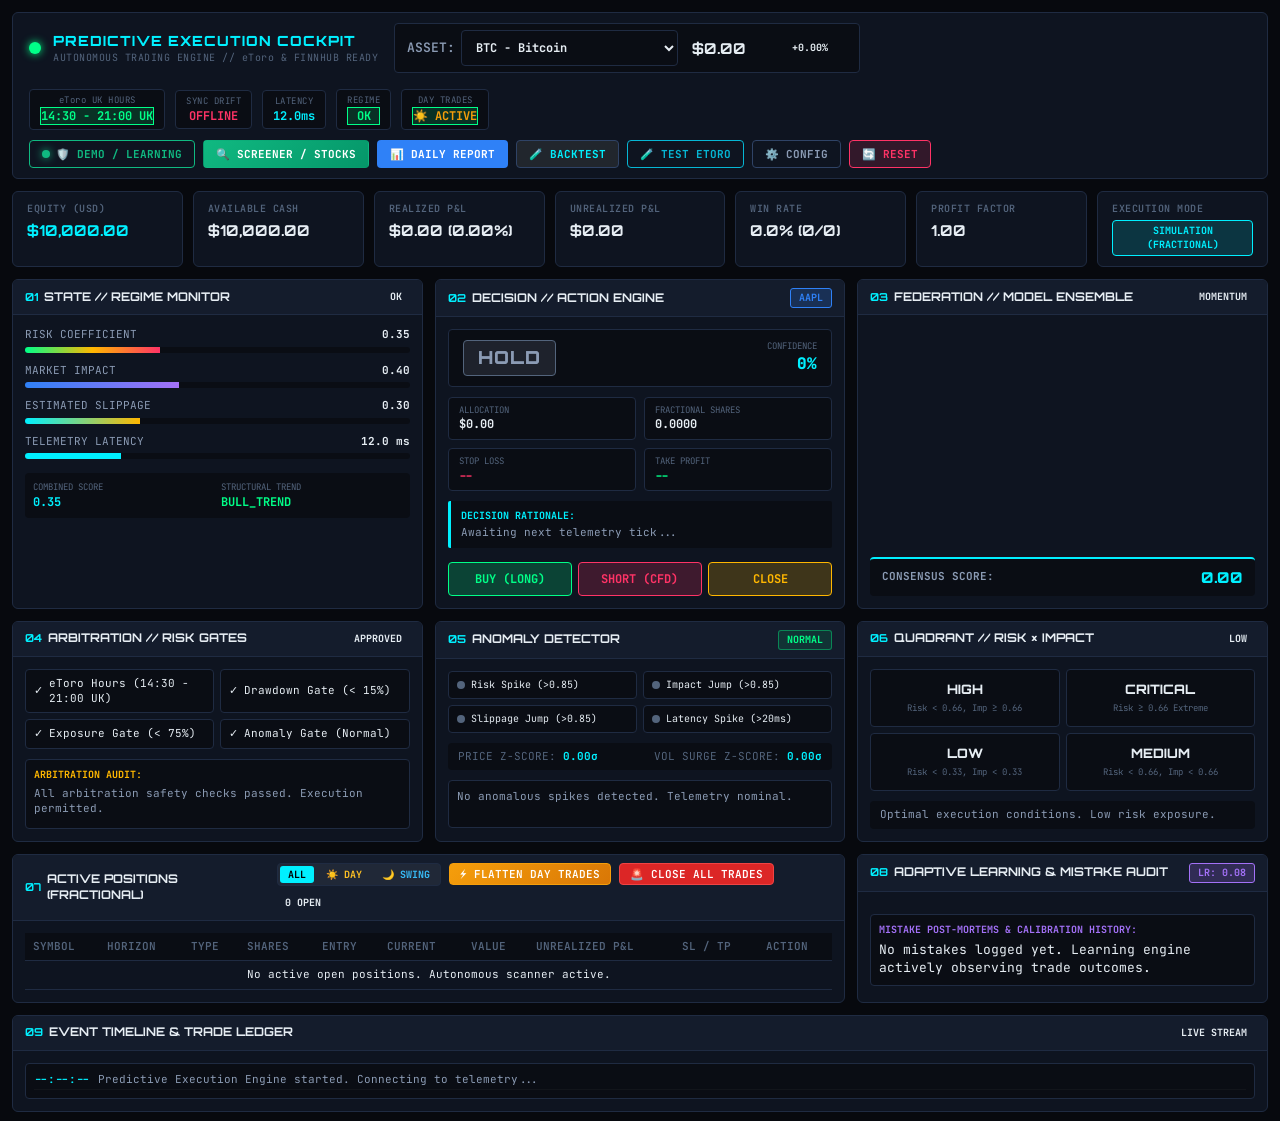
==== frontend/index.html @ df79b0cc "fix(ui): make settings modal scrollable within viewport and prevent background scroll pass-through" ====
<!DOCTYPE html>
<html lang="en">
<head>
  <meta charset="UTF-8">
  <meta name="viewport" content="width=device-width, initial-scale=1.0">
  <title>Predictive Execution Cockpit | Autonomous Stock Trading System</title>
  <link rel="stylesheet" href="style.css">
  <link rel="preconnect" href="https://fonts.googleapis.com">
  <link rel="preconnect" href="https://fonts.gstatic.com" crossorigin>
  <link href="https://fonts.googleapis.com/css2?family=JetBrains+Mono:wght@300;400;600;700;800&family=Orbitron:wght@500;700;900&display=swap" rel="stylesheet">
</head>
<body class="theme-dark">

  <!-- TOP STATUS & CONTROL BAR -->
  <header class="top-nav">
    <div class="top-nav-left">
      <div class="brand-group">
        <div class="pulse-indicator live-pulse" id="heartbeatPulse" title="Heartbeat Liveness"></div>
        <div class="brand-text">
          <span class="brand-title">PREDICTIVE EXECUTION COCKPIT</span>
          <span class="brand-subtitle">AUTONOMOUS TRADING ENGINE // eToro & FINNHUB READY</span>
        </div>
      </div>

      <!-- Active Symbol & Live Price Header -->
      <div class="symbol-ticker-header">
        <div class="symbol-selector-wrapper">
          <label for="symbolSelect">ASSET:</label>
          <select id="symbolSelect" class="cyber-select">
            <option value="BTC">BTC - Bitcoin</option>
            <option value="ETH">ETH - Ethereum</option>
            <option value="SOL">SOL - Solana</option>
            <option value="XRP">XRP - Ripple</option>
            <option value="AAPL">AAPL - Apple Inc.</option>
            <option value="NVDA">NVDA - NVIDIA Corp.</option>
            <option value="MSFT">MSFT - Microsoft Corp.</option>
            <option value="TSLA">TSLA - Tesla Inc.</option>
            <option value="META">META - Meta Platforms</option>
            <option value="MARA">MARA - Marathon Digital</option>
            <option value="SOFI">SOFI - SoFi Technologies</option>
            <option value="APLD">APLD - Applied Digital</option>
            <option value="SOXL">SOXL - Semi Bull 3X ETF</option>
            <option value="SQQQ">SQQQ - UltraPro Short QQQ</option>
            <option value="SPY">SPY - S&P 500 ETF</option>
          </select>
        </div>

        <div class="live-price-box">
          <span class="price-val" id="headerPrice">$0.00</span>
          <span class="price-delta badge" id="headerChange">+0.00%</span>
        </div>
      </div>
    </div>

    <!-- Telemetry Badges & Quick Controls -->
    <div class="telemetry-toolbar">
      <div class="telemetry-pill">
        <span class="pill-label">eToro UK HOURS</span>
        <span class="pill-val mode-badge-ok" id="pillMarketHours">14:30 - 21:00 UK</span>
      </div>
      <div class="telemetry-pill">
        <span class="pill-label">SYNC DRIFT</span>
        <span class="pill-val status-ok" id="pillSyncDrift">0ms</span>
      </div>
      <div class="telemetry-pill">
        <span class="pill-label">LATENCY</span>
        <span class="pill-val" id="pillLatency">12.0ms</span>
      </div>
      <div class="telemetry-pill">
        <span class="pill-label">REGIME</span>
        <span class="pill-val mode-badge-ok" id="pillRegime">OK</span>
      </div>
      <div class="telemetry-pill" id="pillDayTradingWrapper" title="Day Trading Mode & End-of-Day (EOD) Auto-Flatten Status">
        <span class="pill-label">DAY TRADES</span>
        <span class="pill-val mode-badge-ok" id="pillDayTrading" style="color: #f59e0b;">☀️ ACTIVE</span>
      </div>

      <div class="action-btn-group">
        <button id="btnModeToggle" class="btn btn-outline" style="border-color: #10b981; color: #10b981; font-weight: bold; font-size: 11px; padding: 5px 12px; display: inline-flex; align-items: center; gap: 6px;" title="Click to switch between Demo / Learning and Live eToro Trading">
          <span id="modeStatusDot" style="display: inline-block; width: 8px; height: 8px; border-radius: 50%; background: #10b981; box-shadow: 0 0 8px #10b981;"></span>
          <span id="modeStatusLabel">🛡️ DEMO / LEARNING</span>
        </button>
        <button id="btnScreenerModal" class="btn btn-primary" style="background: linear-gradient(135deg, #10b981, #059669);" title="Market Screener & Universal Stock Universe">🔍 SCREENER / STOCKS</button>
        <button id="btnDailyReport" class="btn btn-primary" title="View Full Day Performance & Learning Audit">📊 DAILY REPORT</button>
        <button id="btnBacktestModal" class="btn btn-secondary" title="Quantitative Backtester & Parameter Optimizer">🧪 BACKTEST</button>
        <button id="btnHeaderTestEtoro" class="btn btn-outline" style="border-color: #06b6d4; color: #06b6d4; font-weight: bold; font-size: 11px;" title="Test eToro API Connection (Read-Only)">🧪 TEST ETORO</button>
        <button id="btnSettings" class="btn btn-outline" title="Settings & eToro API Keys">⚙️ CONFIG</button>
        <button id="btnResetPortfolio" class="btn btn-danger" title="Reset Simulation Portfolio">🔄 RESET</button>
      </div>
    </div>
  </header>

  <!-- ETORO AUTH STATUS NOTIFICATION BANNER -->
  <div id="etoroAuthAlertBanner" class="hidden" style="background: rgba(239, 68, 68, 0.15); border: 1px solid #ef4444; border-radius: 6px; margin: 10px 24px 0 24px; padding: 10px 16px; align-items: center; justify-content: space-between; font-size: 12px; color: #fca5a5; display: none;">
    <div style="display: flex; align-items: center; gap: 10px;">
      <span style="font-size: 16px;">🔑</span>
      <span><strong>eToro Live Authentication Required:</strong> <span id="etoroAuthAlertMsg">eToro rejected credentials (HTTP 401 Unauthorized). Live orders paused to protect rate limits.</span></span>
    </div>
    <div style="display: flex; align-items: center; gap: 8px;">
      <a href="https://api-portal.etoro.com" target="_blank" style="background: rgba(255,255,255,0.1); color: #fff; padding: 4px 10px; border-radius: 4px; text-decoration: none; font-size: 11px;">1. Get Key ↗</a>
      <button id="btnOpenConfigFromAlert" class="btn btn-outline" style="border-color: #ef4444; color: #fff; padding: 4px 10px; font-size: 11px;">2. Paste in CONFIG</button>
    </div>
  </div>

  <!-- QUICK SUMMARY STATS STRIP -->
  <section class="portfolio-stats-bar">
    <div class="stat-card">
      <span class="stat-title">EQUITY (USD)</span>
      <span class="stat-number stat-highlight" id="statEquity">$10,000.00</span>
    </div>
    <div class="stat-card">
      <span class="stat-title">AVAILABLE CASH</span>
      <span class="stat-number" id="statCash">$10,000.00</span>
    </div>
    <div class="stat-card">
      <span class="stat-title">REALIZED P&L</span>
      <span class="stat-number" id="statRealizedPnl">$0.00 (0.00%)</span>
    </div>
    <div class="stat-card">
      <span class="stat-title">UNREALIZED P&L</span>
      <span class="stat-number" id="statUnrealizedPnl">$0.00</span>
    </div>
    <div class="stat-card">
      <span class="stat-title">WIN RATE</span>
      <span class="stat-number" id="statWinRate">0.0% (0/0)</span>
    </div>
    <div class="stat-card">
      <span class="stat-title">PROFIT FACTOR</span>
      <span class="stat-number" id="statProfitFactor">1.00</span>
    </div>
    <div class="stat-card">
      <span class="stat-title">EXECUTION MODE</span>
      <span class="stat-badge sim-badge" id="statModeBadge">SIMULATION (FRACTIONAL)</span>
    </div>
  </section>

  <!-- 9-PANEL COCKPIT GRID (Matching Architectural Design) -->
  <main class="cockpit-grid">

    <!-- PANEL 1: STATE -->
    <article class="panel panel-state">
      <div class="panel-header">
        <h3><span class="panel-num">01</span> STATE // REGIME MONITOR</h3>
        <span class="badge" id="stateModeBadge">OK</span>
      </div>
      <div class="panel-body">
        <div class="metric-row">
          <div class="metric-info">
            <span class="metric-name">RISK COEFFICIENT</span>
            <span class="metric-val" id="valRisk">0.35</span>
          </div>
          <div class="progress-track"><div class="progress-fill risk-fill" id="barRisk" style="width: 35%"></div></div>
        </div>

        <div class="metric-row">
          <div class="metric-info">
            <span class="metric-name">MARKET IMPACT</span>
            <span class="metric-val" id="valImpact">0.40</span>
          </div>
          <div class="progress-track"><div class="progress-fill impact-fill" id="barImpact" style="width: 40%"></div></div>
        </div>

        <div class="metric-row">
          <div class="metric-info">
            <span class="metric-name">ESTIMATED SLIPPAGE</span>
            <span class="metric-val" id="valSlippage">0.30</span>
          </div>
          <div class="progress-track"><div class="progress-fill slippage-fill" id="barSlippage" style="width: 30%"></div></div>
        </div>

        <div class="metric-row">
          <div class="metric-info">
            <span class="metric-name">TELEMETRY LATENCY</span>
            <span class="metric-val" id="valLatency">12.0 ms</span>
          </div>
          <div class="progress-track"><div class="progress-fill latency-fill" id="barLatency" style="width: 25%"></div></div>
        </div>

        <div class="state-footer-grid">
          <div class="sub-metric">
            <span class="sub-label">COMBINED SCORE</span>
            <span class="sub-val" id="valScore">0.35</span>
          </div>
          <div class="sub-metric">
            <span class="sub-label">STRUCTURAL TREND</span>
            <span class="sub-val trend-highlight" id="valTrend">BULL_TREND</span>
          </div>
        </div>
      </div>
    </article>

    <!-- PANEL 2: DECISION -->
    <article class="panel panel-decision">
      <div class="panel-header">
        <h3><span class="panel-num">02</span> DECISION // ACTION ENGINE</h3>
        <span class="badge badge-primary" id="decisionSymbol">AAPL</span>
      </div>
      <div class="panel-body">
        <div class="decision-hero">
          <div class="signal-tag signal-hold" id="decisionSignal">HOLD</div>
          <div class="confidence-box">
            <span class="conf-label">CONFIDENCE</span>
            <span class="conf-val" id="decisionConfidence">0%</span>
          </div>
        </div>

        <div class="decision-details-grid">
          <div class="detail-cell">
            <span class="cell-label">ALLOCATION</span>
            <span class="cell-val" id="decisionAlloc">$0.00</span>
          </div>
          <div class="detail-cell">
            <span class="cell-label">FRACTIONAL SHARES</span>
            <span class="cell-val" id="decisionShares">0.0000</span>
          </div>
          <div class="detail-cell">
            <span class="cell-label">STOP LOSS</span>
            <span class="cell-val color-danger" id="decisionStopLoss">--</span>
          </div>
          <div class="detail-cell">
            <span class="cell-label">TAKE PROFIT</span>
            <span class="cell-val color-success" id="decisionTakeProfit">--</span>
          </div>
        </div>

        <div class="rationale-box">
          <span class="rationale-heading">DECISION RATIONALE:</span>
          <p id="decisionRationale" class="rationale-text">Awaiting next telemetry tick...</p>
        </div>

        <!-- Manual Quick Trigger Buttons -->
        <div class="quick-order-bar">
          <button id="btnManualBuy" class="btn btn-buy">BUY (LONG)</button>
          <button id="btnManualShort" class="btn btn-short">SHORT (CFD)</button>
          <button id="btnManualClose" class="btn btn-close-pos">CLOSE</button>
        </div>
      </div>
    </article>

    <!-- PANEL 3: FEDERATION -->
    <article class="panel panel-federation">
      <div class="panel-header">
        <h3><span class="panel-num">03</span> FEDERATION // MODEL ENSEMBLE</h3>
        <span class="badge" id="dominantModelBadge">MOMENTUM</span>
      </div>
      <div class="panel-body">
        <div class="federation-list" id="federationList">
          <!-- Dynamic Model Signals will be rendered here -->
        </div>

        <div class="federation-summary">
          <span class="fed-label">CONSENSUS SCORE:</span>
          <span class="fed-score" id="valFederatedScore">0.00</span>
        </div>
      </div>
    </article>

    <!-- PANEL 4: ARBITRATION -->
    <article class="panel panel-arbitration">
      <div class="panel-header">
        <h3><span class="panel-num">04</span> ARBITRATION // RISK GATES</h3>
        <span class="badge" id="arbitrationApprovedBadge">APPROVED</span>
      </div>
      <div class="panel-body">
        <div class="gate-status-grid" style="grid-template-columns: repeat(2, 1fr);">
          <div class="gate-item" id="gateMarketHours">
            <span class="gate-icon">✓</span>
            <span class="gate-name">eToro Hours (14:30 - 21:00 UK)</span>
          </div>
          <div class="gate-item" id="gateDrawdown">
            <span class="gate-icon">✓</span>
            <span class="gate-name">Drawdown Gate (< 15%)</span>
          </div>
          <div class="gate-item" id="gateExposure">
            <span class="gate-icon">✓</span>
            <span class="gate-name">Exposure Gate (< 75%)</span>
          </div>
          <div class="gate-item" id="gateAnomaly">
            <span class="gate-icon">✓</span>
            <span class="gate-name">Anomaly Gate (Normal)</span>
          </div>
        </div>

        <div class="arbitration-reasons-box">
          <span class="reasons-heading">ARBITRATION AUDIT:</span>
          <ul id="arbitrationReasonsList" class="reasons-list">
            <li>All arbitration safety checks passed. Execution permitted.</li>
          </ul>
        </div>
        <button id="btnResetCircuitBreaker" class="btn" style="margin-top: 10px; width: 100%; font-size: 11px; padding: 7px; display: none; background: rgba(239,68,68,0.2); border: 1px solid #ef4444; color: #ef4444; font-weight: bold; cursor: pointer; border-radius: 4px; letter-spacing: 0.5px;">⚡ RESET CIRCUIT BREAKER / UNLATCH SAFETY</button>
      </div>
    </article>

    <!-- PANEL 5: ANOMALY DETECTOR -->
    <article class="panel panel-anomaly">
      <div class="panel-header">
        <h3><span class="panel-num">05</span> ANOMALY DETECTOR</h3>
        <span class="badge badge-normal" id="anomalyMainBadge">NORMAL</span>
      </div>
      <div class="panel-body">
        <div class="anomaly-flags-grid">
          <div class="anomaly-flag-pill" id="flagRiskSpike">
            <span class="flag-indicator"></span>
            <span class="flag-title">Risk Spike (>0.85)</span>
          </div>
          <div class="anomaly-flag-pill" id="flagImpactJump">
            <span class="flag-indicator"></span>
            <span class="flag-title">Impact Jump (>0.85)</span>
          </div>
          <div class="anomaly-flag-pill" id="flagSlippageJump">
            <span class="flag-indicator"></span>
            <span class="flag-title">Slippage Jump (>0.85)</span>
          </div>
          <div class="anomaly-flag-pill" id="flagLatencySpike">
            <span class="flag-indicator"></span>
            <span class="flag-title">Latency Spike (>20ms)</span>
          </div>
        </div>

        <div class="zscore-container">
          <div class="z-item">
            <span class="z-label">PRICE Z-SCORE:</span>
            <span class="z-val" id="valPriceZ">0.00σ</span>
          </div>
          <div class="z-item">
            <span class="z-label">VOL SURGE Z-SCORE:</span>
            <span class="z-val" id="valVolZ">0.00σ</span>
          </div>
        </div>

        <div class="active-anomalies-box" id="activeAnomaliesContainer">
          <span class="empty-notice">No anomalous spikes detected. Telemetry nominal.</span>
        </div>
      </div>
    </article>

    <!-- PANEL 6: QUADRANT -->
    <article class="panel panel-quadrant">
      <div class="panel-header">
        <h3><span class="panel-num">06</span> QUADRANT // RISK × IMPACT</h3>
        <span class="badge" id="quadrantBadge">LOW</span>
      </div>
      <div class="panel-body">
        <div class="quadrant-matrix">
          <div class="matrix-cell" id="qHigh">
            <span class="q-title">HIGH</span>
            <span class="q-subtitle">Risk < 0.66, Imp ≥ 0.66</span>
          </div>
          <div class="matrix-cell" id="qCritical">
            <span class="q-title">CRITICAL</span>
            <span class="q-subtitle">Risk ≥ 0.66 Extreme</span>
          </div>
          <div class="matrix-cell" id="qLow">
            <span class="q-title">LOW</span>
            <span class="q-subtitle">Risk < 0.33, Imp < 0.33</span>
          </div>
          <div class="matrix-cell" id="qMedium">
            <span class="q-title">MEDIUM</span>
            <span class="q-subtitle">Risk < 0.66, Imp < 0.66</span>
          </div>
        </div>
        <p class="quadrant-desc" id="quadrantDescription">Optimal execution conditions. Low risk exposure.</p>
      </div>
    </article>

    <!-- PANEL 7: ACTIVE POSITIONS & ORDERS -->
    <article class="panel panel-positions">
      <div class="panel-header">
        <h3><span class="panel-num">07</span> ACTIVE POSITIONS (FRACTIONAL)</h3>
        <div style="display: flex; gap: 8px; align-items: center; flex-wrap: wrap;">
          <!-- Horizon Filters -->
          <div style="display: flex; gap: 4px; background: rgba(255,255,255,0.05); padding: 2px; border-radius: 4px; border: 1px solid var(--border-color);">
            <button id="filterHorizonAll" class="btn btn-horizon-filter active" data-horizon="all" style="padding: 2px 8px; font-size: 10px; background: var(--accent-cyan); color: #000; font-weight: bold; border-radius: 3px; cursor: pointer; border: none;">ALL</button>
            <button id="filterHorizonDay" class="btn btn-horizon-filter" data-horizon="day" style="padding: 2px 8px; font-size: 10px; background: transparent; color: #fbbf24; font-weight: bold; border-radius: 3px; cursor: pointer; border: none;">☀️ DAY</button>
            <button id="filterHorizonSwing" class="btn btn-horizon-filter" data-horizon="swing" style="padding: 2px 8px; font-size: 10px; background: transparent; color: #38bdf8; font-weight: bold; border-radius: 3px; cursor: pointer; border: none;">🌙 SWING</button>
          </div>
          <button id="btnFlattenDayTrades" class="btn" style="padding: 3px 10px; font-size: 11px; background: linear-gradient(135deg, #f59e0b, #d97706); border: 1px solid #f59e0b; color: #fff; border-radius: 4px; font-weight: 600; cursor: pointer;" title="Auto-liquidate open Day Trades immediately (protects long-term swing holdings and core AAPL/NVDA)">⚡ FLATTEN DAY TRADES</button>
          <button id="btnCloseAllPositions" class="btn" style="padding: 3px 10px; font-size: 11px; background: #dc2626; border: 1px solid #ef4444; color: #fff; border-radius: 4px; font-weight: 600; cursor: pointer;">🚨 CLOSE ALL TRADES</button>
          <span class="badge" id="posCountBadge">0 OPEN</span>
        </div>
      </div>
      <div class="panel-body table-responsive">
        <table class="cyber-table">
          <thead>
            <tr>
              <th>SYMBOL</th>
              <th>HORIZON</th>
              <th>TYPE</th>
              <th>SHARES</th>
              <th>ENTRY</th>
              <th>CURRENT</th>
              <th>VALUE</th>
              <th>UNREALIZED P&L</th>
              <th>SL / TP</th>
              <th>ACTION</th>
            </tr>
          </thead>
          <tbody id="positionsTableBody">
            <tr><td colspan="10" class="text-center text-muted">No active open positions. Autonomous scanner active.</td></tr>
          </tbody>
        </table>
      </div>
    </article>

    <!-- PANEL 8: ADAPTIVE LEARNING & MISTAKE AUDIT -->
    <article class="panel panel-learning">
      <div class="panel-header">
        <h3><span class="panel-num">08</span> ADAPTIVE LEARNING & MISTAKE AUDIT</h3>
        <span class="badge badge-learning" id="learningRateBadge">LR: 0.08</span>
      </div>
      <div class="panel-body">
        <div class="learning-weights-grid" id="learningWeightsBars">
          <!-- Dynamic strategy weights bars rendered here -->
        </div>

        <div class="mistake-audit-container">
          <span class="audit-heading">MISTAKE POST-MORTEMS & CALIBRATION HISTORY:</span>
          <div class="mistake-log-list" id="mistakeLogList">
            <div class="empty-mistake-msg">No mistakes logged yet. Learning engine actively observing trade outcomes.</div>
          </div>
        </div>
      </div>
    </article>

    <!-- PANEL 9: NODE EVENTS & TRADE AUDIT LEDGER -->
    <article class="panel panel-events">
      <div class="panel-header">
        <h3><span class="panel-num">09</span> EVENT TIMELINE & TRADE LEDGER</h3>
        <span class="badge badge-outline" id="eventsCountBadge">LIVE STREAM</span>
      </div>
      <div class="panel-body">
        <div class="events-timeline" id="eventsTimeline">
          <div class="timeline-entry">
            <span class="entry-time">--:--:--</span>
            <span class="entry-text">Predictive Execution Engine started. Connecting to telemetry...</span>
          </div>
        </div>
      </div>
    </article>

  </main>

  <!-- DAILY REPORT & 5-DAY PERFORMANCE AUDIT MODAL -->
  <div id="dailyReportModal" class="modal-overlay hidden">
    <div class="modal-card" style="max-width: 950px; max-height: 88vh; display: flex; flex-direction: column;">
      <div class="modal-header">
        <h3>📊 END-OF-DAY & 5-DAY PERFORMANCE AUDIT</h3>
        <button id="btnCloseReportModal" class="btn-close">&times;</button>
      </div>
      <div class="modal-body" style="overflow-y: auto; gap: 14px;">
        
        <!-- Report View Selector Tabs -->
        <div style="display: flex; gap: 8px; border-bottom: 1px solid var(--border-color); padding-bottom: 8px;">
          <button id="tabBtnDailyStock" class="btn btn-primary" style="font-size: 11px;">📅 TODAY'S PER-STOCK SUMMARY</button>
          <button id="tabBtn5DayReport" class="btn btn-secondary" style="font-size: 11px;">🗓️ LAST 5 WORKING DAYS REPORT</button>
          <button id="tabBtnFullLedger" class="btn btn-outline" style="font-size: 11px;">📜 COMPLETE TRADE LEDGER</button>
        </div>

        <!-- Summary KPI Cards -->
        <div class="portfolio-stats-bar" style="margin-bottom: 0;">
          <div class="stat-card">
            <span class="stat-title" id="repHeadingEquity">ENDING EQUITY</span>
            <span class="stat-number stat-highlight" id="repEquity">$0.00</span>
          </div>
          <div class="stat-card">
            <span class="stat-title" id="repHeadingPnl">NET REALIZED P&L</span>
            <span class="stat-number" id="repNetPnl">+$0.00 (+0.0%)</span>
          </div>
          <div class="stat-card">
            <span class="stat-title">HITS / MISSES (WIN RATE)</span>
            <span class="stat-number" id="repWinRate">0.0% (0 Hits / 0 Misses)</span>
          </div>
          <div class="stat-card">
            <span class="stat-title">TOTAL VOLUME TRADED</span>
            <span class="stat-number stat-highlight" id="repVolTraded">$0.00</span>
          </div>
        </div>

        <!-- VIEW 1: TODAY'S PER-STOCK SUMMARY TABLE -->
        <div id="viewDailyStockSummary">
          <span class="audit-heading" style="margin-bottom: 6px; display: block;">📈 TODAY'S INDIVIDUAL STOCK PERFORMANCE SUMMARY:</span>
          <div class="table-responsive">
            <table class="cyber-table">
              <thead>
                <tr>
                  <th>SYMBOL</th>
                  <th>AMOUNT TRADED ($)</th>
                  <th>TOTAL TRADES</th>
                  <th>HITS (WINS)</th>
                  <th>MISSES (LOSSES)</th>
                  <th>HIT RATE (%)</th>
                  <th>TOTAL P&L ($ UP/DOWN)</th>
                  <th>RETURN (%)</th>
                </tr>
              </thead>
              <tbody id="repPerStockBody"></tbody>
              <tfoot id="repPerStockFoot" style="font-weight: bold; background: rgba(255,255,255,0.05); border-top: 2px solid var(--border-color);"></tfoot>
            </table>
          </div>
        </div>

        <!-- VIEW 2: LAST 5 WORKING DAYS PERFORMANCE TABLE -->
        <div id="view5DaySummary" class="hidden">
          <span class="audit-heading" style="margin-bottom: 6px; display: block;">🗓️ LAST 5 WORKING DAYS CUMULATIVE SUMMARY (PER STOCK):</span>
          <div class="table-responsive">
            <table class="cyber-table">
              <thead>
                <tr>
                  <th>SYMBOL</th>
                  <th>5-DAY VOLUME TRADED ($)</th>
                  <th>TOTAL TRADES</th>
                  <th>5-DAY HITS</th>
                  <th>5-DAY MISSES</th>
                  <th>HIT RATE (%)</th>
                  <th>5-DAY NET P&L ($)</th>
                  <th>RETURN (%)</th>
                </tr>
              </thead>
              <tbody id="rep5DayStockBody"></tbody>
              <tfoot id="rep5DayStockFoot" style="font-weight: bold; background: rgba(255,255,255,0.05); border-top: 2px solid var(--border-color);"></tfoot>
            </table>
          </div>
        </div>

        <!-- VIEW 3: FULL CHRONOLOGICAL LEDGER & ADAPTIVE LEARNING -->
        <div id="viewFullLedger" class="hidden">
          <!-- Strategy Weight Adaptations -->
          <div class="mistake-audit-container">
            <span class="audit-heading">🧠 STRATEGY RE-CALIBRATION & WEIGHT EVOLUTION:</span>
            <div id="repWeightEvolution" class="grid grid-cols-2 gap-2" style="display: grid; grid-template-columns: 1fr 1fr; gap: 8px; margin-top: 6px;"></div>
          </div>

          <!-- Diagnosed Mistakes -->
          <div class="mistake-audit-container" style="margin-top: 10px;">
            <span class="audit-heading">🔴 DIAGNOSED MISTAKES & POLICY ADAPTATIONS:</span>
            <div id="repMistakesList" class="mistake-log-list" style="max-height: 120px;"></div>
          </div>

          <!-- Chronological Ledger -->
          <div style="margin-top: 10px;">
            <span class="audit-heading" style="margin-bottom: 6px; display: block;">📜 CHRONOLOGICAL TRADE-BY-TRADE LOG:</span>
            <div class="table-responsive" style="max-height: 180px; overflow-y: auto;">
              <table class="cyber-table">
                <thead>
                  <tr>
                    <th>TIME</th>
                    <th>SYMBOL</th>
                    <th>DIR</th>
                    <th>SHARES</th>
                    <th>ENTRY</th>
                    <th>EXIT</th>
                    <th>P&L ($)</th>
                    <th>RATIONALE</th>
                  </tr>
                </thead>
                <tbody id="repLedgerBody"></tbody>
              </table>
            </div>
          </div>
        </div>

      </div>
      <div class="modal-footer" style="justify-content: space-between; flex-wrap: wrap; gap: 8px;">
        <span class="text-muted" id="repTimeUk" style="font-size: 11px; align-self: center;">Report as of: --</span>
        <div style="display: flex; gap: 8px; flex-wrap: wrap;">
          <button id="btnDownloadPdf" class="btn btn-primary" style="background: linear-gradient(135deg, #0284c7, #0369a1);">📄 DOWNLOAD PDF</button>
          <button id="btnEmailReport" class="btn btn-secondary" title="Email copy to lisawalker6898@gmail.com">📧 EMAIL COPY</button>
          <button id="btnDownloadCsv" class="btn btn-outline" style="border-color: var(--accent-cyan); color: var(--accent-cyan);">📊 CSV</button>
          <button id="btnDownloadJson" class="btn btn-outline">💾 JSON</button>
        </div>
      </div>
    </div>
  </div>

  <!-- CONFIGURATION MODAL -->
  <div id="settingsModal" class="modal-overlay hidden">
    <div class="modal-card" style="max-width: 600px; max-height: 90vh; display: flex; flex-direction: column;">
      <div class="modal-header">
        <h3>⚙️ SYSTEM SETTINGS & ETORO API KEYS</h3>
        <button id="btnCloseModal" class="btn-close">&times;</button>
      </div>
      <div class="modal-body" style="overflow-y: auto; gap: 16px; flex: 1 1 auto;">
        
        <!-- eToro Live Integration Section -->
        <div style="background: rgba(16, 185, 129, 0.06); border: 1px solid rgba(16, 185, 129, 0.3); border-radius: 8px; padding: 14px;">
          <h4 style="color: #10b981; margin: 0 0 10px 0; font-size: 13px; display: flex; align-items: center; gap: 6px;">
            <span>🟢 OFFICIAL ETORO API CREDENTIALS</span>
          </h4>
          <p style="font-size: 11px; color: var(--text-muted); margin-bottom: 12px; line-height: 1.4;">
            To connect to your live or demo eToro account, provide your credentials below. (Headers <code>x-api-key</code>, <code>x-user-key</code>, and dynamic <code>x-request-id</code> UUID v4 are injected automatically on every request).
          </p>
          <div class="form-group" style="margin-bottom: 10px;">
            <label for="inputEtoroApiKey" style="font-size: 11px; color: var(--text-color);">ETORO_API_KEY (Public Key):</label>
            <input type="text" id="inputEtoroApiKey" class="cyber-input" placeholder="e.g. pub_live_xxxxxxxxxxxx">
          </div>
          <div class="form-group" style="margin-bottom: 10px;">
            <label for="inputEtoroUserKey" style="font-size: 11px; color: var(--text-color);">ETORO_USER_KEY (Private Key / JWT):</label>
            <input type="password" id="inputEtoroUserKey" class="cyber-input" placeholder="e.g. eyJhbGciOi...">
            <div style="font-size: 10px; color: #94a3b8; margin-top: 4px; line-height: 1.3;">
              Generate a fresh key at <a href="https://api-portal.etoro.com" target="_blank" style="color: #38bdf8; text-decoration: underline;">api-portal.etoro.com</a> (starts with <code>ey...</code>). Expired tokens cause HTTP 401 Unauthorized.
            </div>
          </div>
          <div class="form-group" style="margin-bottom: 12px;">
            <label for="inputEtoroBaseUrl" style="font-size: 11px; color: var(--text-color);">ETORO_BASE_URL:</label>
            <input type="text" id="inputEtoroBaseUrl" class="cyber-input" value="https://public-api.etoro.com" placeholder="https://public-api.etoro.com">
          </div>
          <div style="display: flex; align-items: center; justify-content: flex-start; gap: 8px; flex-wrap: wrap;">
            <button id="btnTestEtoroConn" class="btn btn-outline" style="border-color: #10b981; color: #10b981; font-size: 11px;" type="button">
              🧪 TEST REST API
            </button>
            <button id="btnTestEtoroWs" class="btn btn-outline" style="border-color: #38bdf8; color: #38bdf8; font-size: 11px;" type="button">
              ⚡ TEST WEBSOCKET
            </button>
            <button id="btnTestEtoroMcp" class="btn btn-outline" style="border-color: #a855f7; color: #a855f7; font-size: 11px;" type="button">
              🤖 TEST MCP GATEWAY
            </button>
            <button id="btnSync5DayToEtoro" class="btn btn-secondary" style="font-size: 11px;" type="button">
              🔄 SYNC WATCHLIST
            </button>
            <span id="etoroTestStatus" style="font-size: 11px; color: var(--text-muted); width: 100%;">Not tested</span>
          </div>
        </div>

        <!-- Day Trading & Intraday Risk Management Section -->
        <div style="background: rgba(245, 158, 11, 0.06); border: 1px solid rgba(245, 158, 11, 0.3); border-radius: 8px; padding: 14px;">
          <h4 style="color: #f59e0b; margin: 0 0 10px 0; font-size: 13px; display: flex; align-items: center; justify-content: space-between;">
            <span>☀️ DAY TRADING & INTRADAY RISK ENGINE</span>
            <label style="display: flex; align-items: center; gap: 6px; cursor: pointer; font-size: 11px; text-transform: none;">
              <input type="checkbox" id="inputEnableDayTrading" checked style="accent-color: #f59e0b;">
              <span style="color: #fbbf24; font-weight: bold;">ENABLE DAY TRADING</span>
            </label>
          </h4>
          <p style="font-size: 11px; color: var(--text-muted); margin-bottom: 12px; line-height: 1.4;">
            Operates alongside long-term trades. Day trades are automatically tagged, monitored against tight intraday SL/TP limits, and auto-liquidated before market close to avoid overnight CFD rollover fees. Core holdings (AAPL, NVDA) are permanently shielded.
          </p>
          <div style="display: grid; grid-template-columns: 1fr 1fr; gap: 10px; margin-bottom: 10px;">
            <div class="form-group">
              <label for="inputDayTradeAllocPct" style="font-size: 10px; color: var(--text-color);">Day Trade Capital Allocation (%):</label>
              <input type="number" id="inputDayTradeAllocPct" class="cyber-input" step="5" min="10" max="80" value="35">
            </div>
            <div class="form-group">
              <label for="inputDayTradeMaxActive" style="font-size: 10px; color: var(--text-color);">Max Concurrent Day Trades:</label>
              <input type="number" id="inputDayTradeMaxActive" class="cyber-input" step="1" min="1" max="10" value="4">
            </div>
          </div>
          <div style="display: grid; grid-template-columns: 1fr 1fr; gap: 10px; margin-bottom: 10px;">
            <div class="form-group">
              <label for="inputDayTradeSlPct" style="font-size: 10px; color: var(--text-color);">Intraday Stop-Loss (%):</label>
              <input type="number" id="inputDayTradeSlPct" class="cyber-input" step="0.1" min="0.5" max="5.0" value="1.2">
            </div>
            <div class="form-group">
              <label for="inputDayTradeTpPct" style="font-size: 10px; color: var(--text-color);">Intraday Take-Profit (%):</label>
              <input type="number" id="inputDayTradeTpPct" class="cyber-input" step="0.2" min="1.0" max="10.0" value="2.4">
            </div>
          </div>
          <div style="display: grid; grid-template-columns: 1fr 1fr; gap: 10px;">
            <div class="form-group">
              <label for="inputMaxDailyLossUsd" style="font-size: 10px; color: var(--text-color);">Daily Loss Limit ($ Circuit Breaker):</label>
              <input type="number" id="inputMaxDailyLossUsd" class="cyber-input" step="5" min="10" max="250" value="35.0">
            </div>
            <div class="form-group">
              <label for="inputDayTradeEodFlattenMins" style="font-size: 10px; color: var(--text-color);">EOD Flatten (Mins Before Close):</label>
              <input type="number" id="inputDayTradeEodFlattenMins" class="cyber-input" step="5" min="5" max="60" value="15">
            </div>
          </div>
        </div>

        <!-- Trading & Finnhub Config -->
        <div class="form-group">
          <label for="selectSimMode">Default Execution Mode:</label>
          <select id="selectSimMode" class="cyber-select">
            <option value="live" selected>⚡ Live eToro Account (Real Orders)</option>
            <option value="demo">🛡️ Demo / Simulation Mode (Virtual & Learning)</option>
          </select>
        </div>

        <div class="form-group">
          <label for="inputFinnhubKey">Finnhub Market Data Key (Optional):</label>
          <input type="password" id="inputFinnhubKey" class="cyber-input" placeholder="Enter Finnhub API Key for real-time fallback">
        </div>

        <div class="form-group">
          <label for="inputRiskPct">Risk Per Trade (% of Capital):</label>
          <input type="number" id="inputRiskPct" class="cyber-input" step="0.5" min="0.5" max="10" value="2.0">
        </div>
      </div>
      <div class="modal-footer">
        <button id="btnSaveConfig" class="btn btn-primary">💾 SAVE CONFIG</button>
      </div>
    </div>
  </div>

  <!-- LIVE TRADING MODE SWITCH CONFIRMATION MODAL -->
  <div id="modeSwitchModal" class="modal-overlay hidden">
    <div class="modal-card" style="max-width: 520px; max-height: 90vh; display: flex; flex-direction: column;">
      <div class="modal-header" style="border-bottom-color: #ef4444;">
        <h3 style="color: #ef4444;">⚠️ ENGAGE LIVE ETORO REAL TRADING</h3>
        <button id="btnCloseModeModal" class="btn-close">&times;</button>
      </div>
      <div class="modal-body" style="overflow-y: auto; gap: 14px; flex: 1 1 auto;">
        <div style="background: rgba(239, 68, 68, 0.1); border: 1px solid #ef4444; border-radius: 6px; padding: 12px; font-size: 13px;">
          <strong style="color: #ef4444; display: block; margin-bottom: 6px;">SAFETY CONFIRMATION REQUIRED:</strong>
          You are about to switch the autonomous trading engine from <strong>Demo/Learning Simulation</strong> to <strong>LIVE REAL-MONEY TRADING</strong> on your connected eToro account.
        </div>
        <p style="font-size: 12px; color: var(--text-muted); line-height: 1.5; margin: 0;">
          When Live Mode is active, automated buy/short orders generated by the multi-strategy ensemble will be transmitted directly to the official eToro REST API using your configured API & User keys.
        </p>
        <div style="background: rgba(16, 185, 129, 0.08); border: 1px solid rgba(16, 185, 129, 0.3); border-radius: 4px; padding: 10px; font-size: 11px;">
          <strong style="color: #10b981; display: block; margin-bottom: 4px;">📈 AUTOMATIC 5-DAY PROVEN WATCHLIST BUILDER:</strong>
          Upon engaging Live mode, your autonomous cockpit will automatically construct a dedicated <strong>"Autonomous Cockpit"</strong> Watchlist in your eToro account populated with all high-performing stocks traded over the last 5 working days (<code>TQQQ</code>, <code>QQQ</code>, <code>MARA</code>, <code>BULL</code>, <code>MSFT</code>, <code>AAPL</code>, <code>URA</code>, <code>SOXL</code>, <code>IREN</code>...). As new stocks are traded, they will be continuously synced to your eToro watchlist.
        </div>
        <div id="modeSwitchKeyStatus" style="font-size: 12px; padding: 8px; background: rgba(255,255,255,0.05); border-radius: 4px; border: 1px solid var(--border-color);">
          Checking eToro credentials...
        </div>
      </div>
      <div class="modal-footer" style="justify-content: flex-end; gap: 10px;">
        <button id="btnCancelModeSwitch" class="btn btn-secondary">CANCEL (STAY IN DEMO)</button>
        <button id="btnConfirmLiveMode" class="btn btn-danger" style="background: linear-gradient(135deg, #ef4444, #b91c1c); font-weight: bold;">⚡ CONFIRM & ENGAGE LIVE</button>
      </div>
    </div>
  </div>

  <!-- QUANTITATIVE BACKTEST & OPTIMIZER MODAL -->
  <div id="backtestModal" class="modal-overlay hidden">
    <div class="modal-card" style="max-width: 900px; max-height: 90vh; display: flex; flex-direction: column;">
      <div class="modal-header">
        <h3>🧪 QUANTITATIVE BACKTESTER & PARAMETER OPTIMIZER</h3>
        <button id="btnCloseBacktestModal" class="btn-close">&times;</button>
      </div>
      <div class="modal-body" style="overflow-y: auto; gap: 16px;">
        
        <!-- Controls Strip -->
        <div style="background: rgba(255,255,255,0.03); border: 1px solid var(--border-color); border-radius: 6px; padding: 12px; display: grid; grid-template-columns: repeat(4, 1fr); gap: 10px;">
          <div>
            <label style="font-size: 10px; color: var(--text-muted); display: block; margin-bottom: 4px;">TARGET ASSET / UNIVERSE:</label>
            <select id="btSymbolSelect" class="cyber-select" style="width: 100%;">
              <option value="ALL" selected>🌐 ALL ACTIVE WATCHLIST STOCKS (Portfolio-Wide)</option>
              <!-- Dynamic symbols populated by JavaScript -->
            </select>
          </div>
          <div>
            <label style="font-size: 10px; color: var(--text-muted); display: block; margin-bottom: 4px;">STOP-LOSS (%):</label>
            <input type="number" id="btStopLoss" class="cyber-input" step="0.5" min="0.5" max="10.0" value="2.5" style="width: 100%;">
          </div>
          <div>
            <label style="font-size: 10px; color: var(--text-muted); display: block; margin-bottom: 4px;">TAKE-PROFIT (%):</label>
            <input type="number" id="btTakeProfit" class="cyber-input" step="0.5" min="1.0" max="15.0" value="5.0" style="width: 100%;">
          </div>
          <div>
            <label style="font-size: 10px; color: var(--text-muted); display: block; margin-bottom: 4px;">ADX TREND FILTER:</label>
            <input type="number" id="btAdxFilter" class="cyber-input" step="1" min="10" max="40" value="20" style="width: 100%;">
          </div>
        </div>

        <!-- Action Buttons -->
        <div style="display: flex; gap: 10px; justify-content: flex-start; align-items: center;">
          <button id="btnRunBacktest" class="btn btn-primary" style="font-weight: bold;">▶ RUN BACKTEST</button>
          <button id="btnAutoOptimize" class="btn btn-secondary" style="font-weight: bold;">✨ AUTO-OPTIMIZE (GRID SEARCH)</button>
          <button id="btnApplyOptimal" class="btn btn-outline" style="border-color: var(--accent-cyan); color: var(--accent-cyan);" title="Apply optimal parameters to live trading bot">🚀 APPLY TO LIVE BOT</button>
          <span id="btStatusMsg" style="font-size: 11px; color: var(--accent-cyan); margin-left: auto;">Ready</span>
        </div>

        <!-- Recommendation Banner -->
        <div id="btRecBanner" class="hidden" style="background: rgba(0, 229, 255, 0.1); border: 1px solid var(--accent-cyan); border-radius: 6px; padding: 10px; font-size: 12px;">
          <strong>💡 OPTIMIZER RECOMMENDATION:</strong>
          <span id="btRecText" style="display: block; margin-top: 4px; color: var(--text-color);"></span>
        </div>

        <!-- Backtest Metrics Cards -->
        <div class="portfolio-stats-bar" style="margin-bottom: 0;">
          <div class="stat-card">
            <span class="stat-title">PROJECTED RETURN</span>
            <span class="stat-number" id="btPnl">+$0.00 (+0.0%)</span>
          </div>
          <div class="stat-card">
            <span class="stat-title">WIN RATE / TRADES</span>
            <span class="stat-number" id="btWinRate">0.0% (0/0)</span>
          </div>
          <div class="stat-card">
            <span class="stat-title">PROFIT FACTOR</span>
            <span class="stat-number" id="btProfitFactor">0.00</span>
          </div>
          <div class="stat-card">
            <span class="stat-title">MAX DRAWDOWN</span>
            <span class="stat-number" id="btMaxDd">0.0%</span>
          </div>
        <!-- Individual Stock Performance Breakdown (For Portfolio / Multi-Stock Backtest) -->
        <div id="btPerStockSection" class="hidden">
          <span class="audit-heading" style="margin-bottom: 6px; display: block;">📊 INDIVIDUAL STOCK PERFORMANCE BREAKDOWN:</span>
          <div class="table-responsive" style="max-height: 200px; overflow-y: auto;">
            <table class="cyber-table">
              <thead>
                <tr>
                  <th>SYMBOL</th>
                  <th>INSTRUMENT / NAME</th>
                  <th>CLASS</th>
                  <th>TOTAL TRADES</th>
                  <th>HITS (WINS)</th>
                  <th>MISSES</th>
                  <th>WIN RATE (%)</th>
                  <th>NET P&L ($)</th>
                  <th>RETURN (%)</th>
                </tr>
              </thead>
              <tbody id="btPerStockBody"></tbody>
            </table>
          </div>
        </div>

        <!-- Optimization Candidates Table -->
        <div id="btOptSection" class="hidden">
          <span class="audit-heading" style="margin-bottom: 6px; display: block;">🏆 TOP 5 PARAMETER COMBINATIONS TESTED:</span>
          <div class="table-responsive">
            <table class="cyber-table">
              <thead>
                <tr>
                  <th>RANK</th>
                  <th>STOP LOSS</th>
                  <th>TAKE PROFIT</th>
                  <th>ADX FILTER</th>
                  <th>WIN RATE</th>
                  <th>PROFIT FACTOR</th>
                  <th>MAX DD</th>
                  <th>NET RETURN</th>
                </tr>
              </thead>
              <tbody id="btOptCandidatesBody"></tbody>
            </table>
          </div>
        </div>

        <!-- Simulated Trade Ledger -->
        <div>
          <span class="audit-heading" style="margin-bottom: 6px; display: block;">📜 SIMULATED EXECUTION TRADES:</span>
          <div class="table-responsive" style="max-height: 180px; overflow-y: auto;">
            <table class="cyber-table">
              <thead>
                <tr>
                  <th>ENTRY/EXIT</th>
                  <th>DIR</th>
                  <th>SHARES</th>
                  <th>ENTRY</th>
                  <th>EXIT</th>
                  <th>P&L</th>
                  <th>RATIONALE</th>
                </tr>
              </thead>
              <tbody id="btTradesBody">
                <tr><td colspan="7" class="text-center text-muted">Click "RUN BACKTEST" to simulate trading performance.</td></tr>
              </tbody>
            </table>
          </div>
        </div>

      </div>
      <div class="modal-footer" style="justify-content: flex-end;">
        <button id="btnCloseBtFooter" class="btn btn-secondary">CLOSE</button>
      </div>
    </div>
  </div>

  <!-- UNIVERSAL MARKET SCREENER & WATCHLIST MODAL -->
  <div id="screenerModal" class="modal-overlay hidden">
    <div class="modal-card" style="max-width: 1050px; max-height: 90vh; display: flex; flex-direction: column;">
      <div class="modal-header">
        <h3>🔍 MARKET SCREENER & STOCK UNIVERSE (100+ ASSETS)</h3>
        <button id="btnCloseScreenerModal" class="btn-close">&times;</button>
      </div>
      <div class="modal-body" style="overflow-y: auto; gap: 14px;">
        
        <!-- Quick Add Any Stock / Asset Bar -->
        <div style="background: rgba(255,255,255,0.03); border: 1px solid var(--border-color); border-radius: 6px; padding: 12px; display: flex; gap: 10px; align-items: center; flex-wrap: wrap;">
          <div style="flex: 1; min-width: 250px;">
            <label style="font-size: 10px; color: var(--text-muted); display: block; margin-bottom: 4px;">ADD ANY US STOCK / INDEX / COMMODITY / ETF TICKER:</label>
            <div style="display: flex; gap: 8px;">
              <input type="text" id="inputCustomTicker" class="cyber-input" placeholder="e.g. AAPL, NVDA, TSLA, PLTR, QQQ, SPX500, GOLD, OIL..." style="flex: 1; text-transform: uppercase;">
              <button id="btnAddCustomTicker" class="btn btn-primary" style="font-weight: bold;">➕ ADD TO BOT</button>
            </div>
          </div>
          <div style="border-left: 1px solid var(--border-color); padding-left: 10px; display: flex; gap: 6px; flex-wrap: wrap; align-items: center;">
            <span style="font-size: 10px; color: var(--text-muted); width: 100%;">1-CLICK ASSET PRESETS:</span>
            <button class="btn btn-primary btn-preset-wl" data-preset="day_trade_movers" style="font-size: 11px; background: linear-gradient(135deg, #f59e0b, #d97706); border-color: #f59e0b; color: #fff;">⚡ Day Trading Movers</button>
            <button class="btn btn-secondary btn-preset-wl" data-preset="commodities_metals_energy" style="font-size: 11px;">🛢️ Commodities</button>
            <button class="btn btn-secondary btn-preset-wl" data-preset="global_indices" style="font-size: 11px;">📈 Global Indices</button>
            <button class="btn btn-secondary btn-preset-wl" data-preset="top_etfs" style="font-size: 11px;">🌐 Top ETFs</button>
            <button class="btn btn-secondary btn-preset-wl" data-preset="ai_tech_titans" style="font-size: 11px;">⚡ AI Tech Titans</button>
            <button class="btn btn-primary btn-preset-wl" data-preset="multi_asset_macro" style="font-size: 11px; background: linear-gradient(135deg, #8b5cf6, #6d28d9);">🌍 Multi-Asset Macro (30)</button>
            <button class="btn btn-outline btn-preset-wl" data-preset="custom_13" style="font-size: 11px;">🎯 Default 13</button>
          </div>
        </div>

        <!-- Active Bot Watchlist Pills -->
        <div style="background: rgba(0, 255, 136, 0.03); border: 1px solid rgba(0, 255, 136, 0.2); border-radius: 6px; padding: 10px;">
          <div style="display: flex; justify-content: space-between; align-items: center; margin-bottom: 8px; flex-wrap: wrap; gap: 6px;">
            <span style="font-size: 11px; font-weight: bold; color: var(--accent-green);">🤖 ACTIVE AUTONOMOUS BOT WATCHLIST (<span id="activeWlCount">13</span> Instruments Scanning):</span>
            <div style="display: flex; gap: 6px;">
              <button id="btnSyncWlToEtoro" class="btn btn-outline" style="border-color: #10b981; color: #10b981; font-size: 10px; padding: 4px 8px;" title="Synchronize all active stocks to eToro Watchlist">🔄 SYNC TO ETORO</button>
              <button id="btnAutoAddTopScreened" class="btn btn-primary" style="font-size: 10px; padding: 4px 8px;">✨ AUTO-POPULATE TOP SCREENED</button>
            </div>
          </div>
          <div id="activeWatchlistPills" style="display: flex; flex-wrap: wrap; gap: 6px; max-height: 80px; overflow-y: auto;">
            <!-- Active symbols rendered dynamically -->
          </div>
        </div>

        <!-- Category Filter Tabs & Live Screener Table -->
        <div>
          <div style="display: flex; justify-content: space-between; align-items: center; margin-bottom: 8px; flex-wrap: wrap; gap: 6px;">
            <div style="display: flex; gap: 6px; flex-wrap: wrap;" id="screenerCategoryTabs">
              <button class="btn btn-primary btn-cat-tab active" data-cat="all" style="font-size: 11px; padding: 4px 10px;">🌟 All Assets</button>
              <button class="btn btn-secondary btn-cat-tab" data-cat="DayTrade" style="font-size: 11px; padding: 4px 10px; color: #fbbf24;">⚡ Day Trade Setups</button>
              <button class="btn btn-secondary btn-cat-tab" data-cat="Commodities" style="font-size: 11px; padding: 4px 10px;">🛢️ Commodities</button>
              <button class="btn btn-secondary btn-cat-tab" data-cat="Indices" style="font-size: 11px; padding: 4px 10px;">📈 Indices</button>
              <button class="btn btn-secondary btn-cat-tab" data-cat="ETFs" style="font-size: 11px; padding: 4px 10px;">🌐 ETFs</button>
              <button class="btn btn-secondary btn-cat-tab" data-cat="AI & Tech Titans" style="font-size: 11px; padding: 4px 10px;">⚡ Equities</button>
            </div>
            <button id="btnRefreshScreener" class="btn btn-secondary" style="font-size: 10px; padding: 4px 8px;">🔄 REFRESH SCAN</button>
          </div>
          <div class="table-responsive" style="max-height: 320px; overflow-y: auto;">
            <table class="cyber-table">
              <thead>
                <tr>
                  <th>INSTRUMENT / ASSET</th>
                  <th>CLASS / HOURS</th>
                  <th>PRICE ($)</th>
                  <th>24H CHG (%)</th>
                  <th>ADX (TREND)</th>
                  <th>SUPERTREND</th>
                  <th>RSI</th>
                  <th>SIGNAL</th>
                  <th>SCORE</th>
                  <th>ACTION</th>
                </tr>
              </thead>
              <tbody id="screenerTableBody">
                <tr><td colspan="10" class="text-center text-muted">Scanning universe...</td></tr>
              </tbody>
            </table>
          </div>
        </div>

      </div>
      <div class="modal-footer" style="justify-content: space-between;">
        <span id="screenerStatusMsg" class="text-muted" style="font-size: 11px;">Universe: Verified multi-asset eToro instruments loaded (Commodities, Indices, ETFs, Stocks). Zero Crypto Policy.</span>
        <button id="btnCloseScreenerFooter" class="btn btn-secondary">CLOSE</button>
      </div>
    </div>
  </div>

  <script src="dashboard.js"></script>
</body>
</html>
---- frontend/style.css ----
/* ==========================================================================
   PREDICTIVE EXECUTION COCKPIT - STYLESHEET
   Dark Quantitative Terminal Theme (Bloomberg / Cyberpunk High-Density UI)
   ========================================================================== */

:root {
  --bg-main: #07090e;
  --bg-card: #0e1420;
  --bg-card-header: #141c2c;
  --bg-card-hover: #162238;
  --bg-input: #0a0d14;
  --border-color: #1f2b42;
  --border-highlight: #2f4366;
  
  --text-primary: #e6edf3;
  --text-secondary: #8b9bb4;
  --text-muted: #53647c;
  
  --accent-cyan: #00f0ff;
  --accent-blue: #2f81f7;
  --accent-green: #00ff88;
  --accent-yellow: #ffb700;
  --accent-red: #ff3366;
  --accent-purple: #a371f7;
  
  --font-mono: 'JetBrains Mono', monospace, -apple-system, BlinkMacSystemFont, sans-serif;
  --font-display: 'Orbitron', 'JetBrains Mono', monospace;
  
  --shadow-glow-cyan: 0 0 12px rgba(0, 240, 255, 0.25);
  --shadow-glow-green: 0 0 12px rgba(0, 255, 136, 0.25);
  --shadow-glow-red: 0 0 12px rgba(255, 51, 102, 0.25);
}

* {
  box-sizing: border-box;
  margin: 0;
  padding: 0;
}

body {
  background-color: var(--bg-main);
  color: var(--text-primary);
  font-family: var(--font-mono);
  font-size: 13px;
  line-height: 1.4;
  min-height: 100vh;
  padding: 12px;
  overflow-x: hidden;
}

/* ==========================================================================
   TOP NAVIGATION & HEADER
   ========================================================================== */
.top-nav {
  display: flex;
  justify-content: space-between;
  align-items: center;
  background-color: var(--bg-card);
  border: 1px solid var(--border-color);
  border-radius: 6px;
  padding: 10px 16px;
  margin-bottom: 12px;
  gap: 16px;
  flex-wrap: wrap;
}

.top-nav-left {
  display: flex;
  align-items: center;
  gap: 16px;
  flex-shrink: 0;
  flex-wrap: wrap;
}

.brand-group {
  display: flex;
  align-items: center;
  gap: 12px;
  flex-shrink: 0;
}

.pulse-indicator {
  width: 12px;
  height: 12px;
  border-radius: 50%;
  background-color: var(--accent-green);
  box-shadow: 0 0 8px var(--accent-green);
  transition: all 0.3s ease;
}

.live-pulse {
  animation: pulse-glow 1.5s infinite;
}

@keyframes pulse-glow {
  0% { transform: scale(0.95); opacity: 0.8; box-shadow: 0 0 4px var(--accent-green); }
  50% { transform: scale(1.15); opacity: 1; box-shadow: 0 0 12px var(--accent-green); }
  100% { transform: scale(0.95); opacity: 0.8; box-shadow: 0 0 4px var(--accent-green); }
}

.brand-text {
  display: flex;
  flex-direction: column;
}

.brand-title {
  font-family: var(--font-display);
  font-size: 14px;
  font-weight: 800;
  letter-spacing: 1px;
  color: var(--accent-cyan);
}

.brand-subtitle {
  font-size: 10px;
  color: var(--text-muted);
  letter-spacing: 0.5px;
}

/* Symbol & Price Header */
.symbol-ticker-header {
  display: flex;
  align-items: center;
  gap: 14px;
  background: var(--bg-input);
  padding: 6px 12px;
  border: 1px solid var(--border-color);
  border-radius: 4px;
  flex-shrink: 0;
}

.symbol-selector-wrapper {
  display: flex;
  align-items: center;
  gap: 6px;
  font-weight: 600;
  color: var(--text-secondary);
}

#symbolSelect {
  min-width: 140px;
  font-weight: 700;
  cursor: pointer;
}

.live-price-box {
  display: flex;
  align-items: center;
  gap: 8px;
  min-width: 155px;
}

.price-val {
  font-family: var(--font-display);
  font-size: 15px;
  font-weight: 700;
  color: var(--text-primary);
  min-width: 75px;
}

.price-delta {
  font-size: 11px;
  font-weight: 700;
  padding: 2px 6px;
  border-radius: 3px;
  min-width: 70px;
  text-align: center;
}

/* Telemetry Pills */
.telemetry-toolbar {
  display: flex;
  align-items: center;
  gap: 10px;
  flex-wrap: wrap;
}

.telemetry-pill {
  display: flex;
  flex-direction: column;
  background: var(--bg-input);
  border: 1px solid var(--border-color);
  padding: 4px 10px;
  border-radius: 4px;
  text-align: center;
}

.pill-label {
  font-size: 9px;
  color: var(--text-muted);
  letter-spacing: 0.5px;
}

.pill-val {
  font-size: 12px;
  font-weight: 700;
  color: var(--accent-cyan);
}

/* Buttons */
.action-btn-group {
  display: flex;
  gap: 8px;
}

.btn {
  font-family: var(--font-mono);
  font-size: 11px;
  font-weight: 700;
  padding: 6px 12px;
  border-radius: 4px;
  border: 1px solid transparent;
  cursor: pointer;
  transition: all 0.2s ease;
  display: inline-flex;
  align-items: center;
  justify-content: center;
  gap: 4px;
}

.btn-primary { background: var(--accent-blue); color: #fff; }
.btn-primary:hover { background: #1f6feb; box-shadow: 0 0 8px rgba(47, 129, 247, 0.4); }

.btn-secondary { background: #21262d; border-color: var(--border-highlight); color: var(--accent-cyan); }
.btn-secondary:hover { background: #30363d; border-color: var(--accent-cyan); }

.btn-outline { background: transparent; border-color: var(--border-highlight); color: var(--text-secondary); }
.btn-outline:hover { border-color: var(--text-primary); color: var(--text-primary); }

.btn-danger { background: rgba(255, 51, 102, 0.15); border-color: var(--accent-red); color: var(--accent-red); }
.btn-danger:hover { background: var(--accent-red); color: #fff; }

.btn-buy { background: rgba(0, 255, 136, 0.2); border-color: var(--accent-green); color: var(--accent-green); font-size: 12px; padding: 8px; }
.btn-buy:hover { background: var(--accent-green); color: #000; font-weight: 800; }

.btn-short { background: rgba(255, 51, 102, 0.2); border-color: var(--accent-red); color: var(--accent-red); font-size: 12px; padding: 8px; }
.btn-short:hover { background: var(--accent-red); color: #fff; font-weight: 800; }

.btn-close-pos { background: rgba(255, 183, 0, 0.2); border-color: var(--accent-yellow); color: var(--accent-yellow); font-size: 12px; padding: 8px; }
.btn-close-pos:hover { background: var(--accent-yellow); color: #000; font-weight: 800; }

/* ==========================================================================
   PORTFOLIO SUMMARY STRIP
   ========================================================================== */
.portfolio-stats-bar {
  display: grid;
  grid-template-columns: repeat(auto-fit, minmax(150px, 1fr));
  gap: 10px;
  margin-bottom: 12px;
}

.stat-card {
  background-color: var(--bg-card);
  border: 1px solid var(--border-color);
  border-radius: 6px;
  padding: 10px 14px;
  display: flex;
  flex-direction: column;
  gap: 4px;
}

.stat-title {
  font-size: 10px;
  font-weight: 600;
  color: var(--text-muted);
  letter-spacing: 0.5px;
}

.stat-number {
  font-family: var(--font-display);
  font-size: 15px;
  font-weight: 700;
  color: var(--text-primary);
}

.stat-highlight {
  color: var(--accent-cyan);
}

.stat-badge {
  display: inline-block;
  font-size: 10px;
  font-weight: 700;
  padding: 3px 6px;
  border-radius: 4px;
  text-align: center;
}

.sim-badge {
  background: rgba(0, 240, 255, 0.15);
  border: 1px solid var(--accent-cyan);
  color: var(--accent-cyan);
}

/* ==========================================================================
   9-PANEL COCKPIT GRID
   ========================================================================== */
.cockpit-grid {
  display: grid;
  grid-template-columns: repeat(3, 1fr);
  gap: 12px;
}

@media (max-width: 1200px) {
  .cockpit-grid { grid-template-columns: repeat(2, 1fr); }
}

@media (max-width: 768px) {
  .cockpit-grid { grid-template-columns: 1fr; }
}

.panel {
  background-color: var(--bg-card);
  border: 1px solid var(--border-color);
  border-radius: 6px;
  display: flex;
  flex-direction: column;
  overflow: hidden;
  transition: border-color 0.2s ease;
}

.panel:hover {
  border-color: var(--border-highlight);
}

.panel-header {
  background-color: var(--bg-card-header);
  border-bottom: 1px solid var(--border-color);
  padding: 8px 12px;
  display: flex;
  justify-content: space-between;
  align-items: center;
}

.panel-header h3 {
  font-family: var(--font-display);
  font-size: 12px;
  font-weight: 700;
  color: var(--text-primary);
  display: flex;
  align-items: center;
  gap: 6px;
}

.panel-num {
  color: var(--accent-cyan);
  font-size: 11px;
}

.panel-body {
  padding: 12px;
  flex: 1;
  display: flex;
  flex-direction: column;
  gap: 10px;
}

/* Badges */
.badge {
  font-size: 10px;
  font-weight: 700;
  padding: 2px 8px;
  border-radius: 3px;
  text-transform: uppercase;
}

.badge-ok, .mode-badge-ok { background: rgba(0, 255, 136, 0.15); border: 1px solid var(--accent-green); color: var(--accent-green); }
.badge-warn, .mode-badge-warn { background: rgba(255, 183, 0, 0.15); border: 1px solid var(--accent-yellow); color: var(--accent-yellow); }
.badge-critical, .mode-badge-critical { background: rgba(255, 51, 102, 0.15); border: 1px solid var(--accent-red); color: var(--accent-red); }
.badge-primary { background: rgba(47, 129, 247, 0.2); border: 1px solid var(--accent-blue); color: var(--accent-blue); }
.badge-learning { background: rgba(163, 113, 247, 0.2); border: 1px solid var(--accent-purple); color: var(--accent-purple); }
.badge-normal { background: rgba(0, 255, 136, 0.1); border: 1px solid rgba(0, 255, 136, 0.4); color: var(--accent-green); }
.badge-anomaly { background: rgba(255, 51, 102, 0.25); border: 1px solid var(--accent-red); color: var(--accent-red); animation: pulse-glow 1s infinite; }

/* Metric Rows & Progress Bars */
.metric-row {
  display: flex;
  flex-direction: column;
  gap: 4px;
}

.metric-info {
  display: flex;
  justify-content: space-between;
  font-size: 11px;
}

.metric-name { color: var(--text-secondary); }
.metric-val { font-weight: 700; color: var(--text-primary); }

.progress-track {
  width: 100%;
  height: 6px;
  background: var(--bg-input);
  border-radius: 3px;
  overflow: hidden;
}

.progress-fill {
  height: 100%;
  transition: width 0.4s ease;
}

.risk-fill { background: linear-gradient(90deg, var(--accent-green), var(--accent-yellow), var(--accent-red)); }
.impact-fill { background: linear-gradient(90deg, var(--accent-blue), var(--accent-purple)); }
.slippage-fill { background: linear-gradient(90deg, var(--accent-cyan), var(--accent-yellow)); }
.latency-fill { background: var(--accent-cyan); }

.state-footer-grid {
  display: grid;
  grid-template-columns: 1fr 1fr;
  gap: 8px;
  background: var(--bg-input);
  padding: 8px;
  border-radius: 4px;
  margin-top: 4px;
}

.sub-metric {
  display: flex;
  flex-direction: column;
}

.sub-label { font-size: 9px; color: var(--text-muted); }
.sub-val { font-size: 12px; font-weight: 700; color: var(--accent-cyan); }
.trend-highlight { color: var(--accent-green); }

/* Panel 2: Decision */
.decision-hero {
  display: flex;
  justify-content: space-between;
  align-items: center;
  background: var(--bg-input);
  padding: 10px 14px;
  border-radius: 4px;
  border: 1px solid var(--border-color);
}

.signal-tag {
  font-family: var(--font-display);
  font-size: 18px;
  font-weight: 900;
  padding: 4px 14px;
  border-radius: 4px;
  letter-spacing: 1px;
}

.signal-buy { background: rgba(0, 255, 136, 0.2); border: 1px solid var(--accent-green); color: var(--accent-green); box-shadow: var(--shadow-glow-green); }
.signal-short { background: rgba(255, 51, 102, 0.2); border: 1px solid var(--accent-red); color: var(--accent-red); box-shadow: var(--shadow-glow-red); }
.signal-hold { background: rgba(139, 155, 180, 0.15); border: 1px solid var(--text-muted); color: var(--text-secondary); }

.confidence-box {
  text-align: right;
}

.conf-label { font-size: 9px; color: var(--text-muted); display: block; }
.conf-val { font-size: 16px; font-weight: 800; color: var(--accent-cyan); }

.decision-details-grid {
  display: grid;
  grid-template-columns: repeat(2, 1fr);
  gap: 8px;
}

.detail-cell {
  background: var(--bg-input);
  padding: 6px 10px;
  border-radius: 4px;
  border: 1px solid var(--border-color);
  display: flex;
  flex-direction: column;
}

.cell-label { font-size: 9px; color: var(--text-muted); }
.cell-val { font-size: 12px; font-weight: 700; color: var(--text-primary); }

.rationale-box {
  background: var(--bg-input);
  border-left: 3px solid var(--accent-cyan);
  padding: 8px 10px;
  border-radius: 2px;
  font-size: 11px;
}

.rationale-heading { font-weight: 700; color: var(--accent-cyan); font-size: 10px; display: block; margin-bottom: 2px; }
.rationale-text { color: var(--text-secondary); line-height: 1.3; }

.quick-order-bar {
  display: grid;
  grid-template-columns: 1fr 1fr 1fr;
  gap: 6px;
  margin-top: 4px;
}

/* Panel 3: Federation */
.federation-list {
  display: flex;
  flex-direction: column;
  gap: 8px;
}

.fed-model-item {
  background: var(--bg-input);
  border: 1px solid var(--border-color);
  border-radius: 4px;
  padding: 6px 8px;
  display: flex;
  flex-direction: column;
  gap: 4px;
}

.fed-model-header {
  display: flex;
  justify-content: space-between;
  font-size: 11px;
}

.fed-model-name { font-weight: 600; color: var(--text-primary); }
.fed-model-weight { color: var(--accent-purple); font-weight: 700; }

.federation-summary {
  display: flex;
  justify-content: space-between;
  align-items: center;
  background: var(--bg-input);
  padding: 8px 12px;
  border-radius: 4px;
  border-top: 2px solid var(--accent-cyan);
  margin-top: auto;
}

.fed-label { font-weight: 700; font-size: 11px; color: var(--text-secondary); }
.fed-score { font-family: var(--font-display); font-size: 15px; font-weight: 800; color: var(--accent-cyan); }

/* Panel 4: Arbitration */
.gate-status-grid {
  display: grid;
  grid-template-columns: 1fr 1fr;
  gap: 6px;
}

.gate-item {
  background: var(--bg-input);
  border: 1px solid var(--border-color);
  border-radius: 4px;
  padding: 6px 8px;
  display: flex;
  align-items: center;
  gap: 6px;
  font-size: 11px;
}

.gate-pass { border-color: rgba(0, 255, 136, 0.4); color: var(--accent-green); }
.gate-fail { border-color: rgba(255, 51, 102, 0.4); color: var(--accent-red); }

.arbitration-reasons-box {
  background: var(--bg-input);
  border: 1px solid var(--border-color);
  border-radius: 4px;
  padding: 8px;
  font-size: 11px;
}

.reasons-heading { font-weight: 700; color: var(--accent-yellow); font-size: 10px; margin-bottom: 4px; display: block; }
.reasons-list { list-style: none; padding-left: 0; color: var(--text-secondary); }
.reasons-list li { margin-bottom: 3px; }

/* Panel 5: Anomaly */
.anomaly-flags-grid {
  display: grid;
  grid-template-columns: 1fr 1fr;
  gap: 6px;
}

.anomaly-flag-pill {
  background: var(--bg-input);
  border: 1px solid var(--border-color);
  border-radius: 4px;
  padding: 6px 8px;
  display: flex;
  align-items: center;
  gap: 6px;
  font-size: 10px;
}

.flag-indicator {
  width: 8px;
  height: 8px;
  border-radius: 50%;
  background: var(--text-muted);
}

.flag-active {
  border-color: var(--accent-red);
  background: rgba(255, 51, 102, 0.15);
  color: var(--accent-red);
  font-weight: 700;
}
.flag-active .flag-indicator {
  background: var(--accent-red);
  box-shadow: 0 0 6px var(--accent-red);
}

.zscore-container {
  display: flex;
  justify-content: space-between;
  background: var(--bg-input);
  padding: 6px 10px;
  border-radius: 4px;
  font-size: 11px;
}

.z-label { color: var(--text-muted); }
.z-val { font-weight: 700; color: var(--accent-cyan); }

.active-anomalies-box {
  background: var(--bg-input);
  border: 1px solid var(--border-color);
  border-radius: 4px;
  padding: 8px;
  min-height: 48px;
  font-size: 11px;
  color: var(--text-secondary);
}

/* Panel 6: Quadrant */
.quadrant-matrix {
  display: grid;
  grid-template-columns: 1fr 1fr;
  gap: 6px;
}

.matrix-cell {
  background: var(--bg-input);
  border: 1px solid var(--border-color);
  border-radius: 4px;
  padding: 10px;
  text-align: center;
  transition: all 0.3s ease;
}

.matrix-cell.active-quadrant {
  border-color: var(--accent-cyan);
  background: rgba(0, 240, 255, 0.15);
  box-shadow: var(--shadow-glow-cyan);
}

.matrix-cell.active-critical {
  border-color: var(--accent-red);
  background: rgba(255, 51, 102, 0.2);
  box-shadow: var(--shadow-glow-red);
}

.q-title {
  font-family: var(--font-display);
  font-size: 13px;
  font-weight: 800;
  display: block;
  color: var(--text-primary);
}

.q-subtitle {
  font-size: 9px;
  color: var(--text-muted);
}

.quadrant-desc {
  font-size: 11px;
  color: var(--text-secondary);
  background: var(--bg-input);
  padding: 6px 10px;
  border-radius: 4px;
}

/* Panel 7: Positions Table */
.panel-positions {
  grid-column: span 2;
}

@media (max-width: 1200px) {
  .panel-positions { grid-column: span 2; }
}
@media (max-width: 768px) {
  .panel-positions { grid-column: 1; }
}

.table-responsive {
  overflow-x: auto;
}

.cyber-table {
  width: 100%;
  border-collapse: collapse;
  font-size: 11px;
  text-align: left;
}

.cyber-table th {
  background: var(--bg-input);
  color: var(--text-muted);
  font-weight: 600;
  padding: 6px 8px;
  border-bottom: 1px solid var(--border-color);
}

.cyber-table td {
  padding: 6px 8px;
  border-bottom: 1px solid var(--border-color);
  color: var(--text-primary);
}

.cyber-table tr:hover td {
  background: var(--bg-card-hover);
}

/* Panel 8: Learning & Mistakes */
.panel-learning {
  grid-column: span 1;
}

.learning-weights-grid {
  display: flex;
  flex-direction: column;
  gap: 6px;
}

.weight-row {
  display: flex;
  flex-direction: column;
  gap: 2px;
}

.weight-label-bar {
  display: flex;
  justify-content: space-between;
  font-size: 10px;
}

.mistake-audit-container {
  background: var(--bg-input);
  border: 1px solid var(--border-color);
  border-radius: 4px;
  padding: 8px;
  display: flex;
  flex-direction: column;
  gap: 4px;
}

.audit-heading {
  font-size: 10px;
  font-weight: 700;
  color: var(--accent-purple);
}

.mistake-log-list {
  max-height: 120px;
  overflow-y: auto;
  display: flex;
  flex-direction: column;
  gap: 6px;
}

.mistake-item {
  background: rgba(255, 51, 102, 0.08);
  border-left: 2px solid var(--accent-red);
  padding: 4px 6px;
  font-size: 10px;
  border-radius: 2px;
}

.mistake-cause { color: var(--text-primary); font-weight: 600; }
.mistake-action { color: var(--accent-yellow); }

/* Panel 9: Events Timeline */
.panel-events {
  grid-column: span 3;
}

@media (max-width: 1200px) {
  .panel-events { grid-column: span 2; }
}
@media (max-width: 768px) {
  .panel-events { grid-column: 1; }
}

.events-timeline {
  max-height: 140px;
  overflow-y: auto;
  display: flex;
  flex-direction: column;
  gap: 4px;
  background: var(--bg-input);
  padding: 8px;
  border-radius: 4px;
  border: 1px solid var(--border-color);
}

.timeline-entry {
  display: flex;
  gap: 8px;
  font-size: 11px;
  border-bottom: 1px solid rgba(255, 255, 255, 0.03);
  padding-bottom: 2px;
}

.entry-time { color: var(--accent-cyan); font-weight: 600; white-space: nowrap; }
.entry-text { color: var(--text-secondary); }

/* Utilities */
.color-success { color: var(--accent-green); }
.color-danger { color: var(--accent-red); }
.color-warn { color: var(--accent-yellow); }
.text-muted { color: var(--text-muted); }
.text-center { text-align: center; }

/* Modal */
.modal-overlay {
  position: fixed;
  top: 0; left: 0; right: 0; bottom: 0;
  background: rgba(0, 0, 0, 0.75);
  backdrop-filter: blur(4px);
  display: flex;
  justify-content: center;
  align-items: center;
  z-index: 1000;
  padding: 16px;
  overflow-y: auto;
  overscroll-behavior: contain;
}

.hidden,
.modal-overlay.hidden,
#etoroAuthAlertBanner.hidden {
  display: none !important;
}

#etoroAuthAlertBanner:not(.hidden) {
  display: flex !important;
}

.modal-card {
  background: var(--bg-card);
  border: 1px solid var(--border-highlight);
  border-radius: 8px;
  width: 95%;
  max-width: 580px;
  max-height: calc(100vh - 32px);
  display: flex;
  flex-direction: column;
  box-shadow: 0 10px 30px rgba(0,0,0,0.5);
  overflow: hidden;
  margin: auto;
}

.modal-header {
  background: var(--bg-card-header);
  padding: 12px 16px;
  display: flex;
  justify-content: space-between;
  align-items: center;
  border-bottom: 1px solid var(--border-color);
  flex-shrink: 0;
}

.modal-header h3 { font-family: var(--font-display); font-size: 13px; color: var(--accent-cyan); }
.btn-close { background: none; border: none; font-size: 20px; color: var(--text-muted); cursor: pointer; }
.btn-close:hover { color: var(--accent-red); }

.modal-body {
  padding: 16px;
  display: flex;
  flex-direction: column;
  gap: 12px;
  overflow-y: auto;
  flex: 1 1 auto;
  overscroll-behavior: contain;
  -webkit-overflow-scrolling: touch;
}

.modal-body::-webkit-scrollbar {
  width: 6px;
}
.modal-body::-webkit-scrollbar-track {
  background: var(--bg-card-header);
}
.modal-body::-webkit-scrollbar-thumb {
  background: var(--border-highlight);
  border-radius: 3px;
}
.modal-body::-webkit-scrollbar-thumb:hover {
  background: var(--accent-cyan);
}
.form-group { display: flex; flex-direction: column; gap: 4px; }
.form-group label { font-size: 11px; font-weight: 600; color: var(--text-secondary); }
.form-hint { font-size: 10px; color: var(--text-muted); }

.cyber-input, .cyber-select {
  background: var(--bg-input);
  border: 1px solid var(--border-color);
  color: var(--text-primary);
  font-family: var(--font-mono);
  font-size: 12px;
  padding: 8px 10px;
  border-radius: 4px;
  outline: none;
}

.cyber-input:focus, .cyber-select:focus {
  border-color: var(--accent-cyan);
}

.modal-footer {
  padding: 12px 16px;
  background: var(--bg-card-header);
  display: flex;
  justify-content: flex-end;
  border-top: 1px solid var(--border-color);
}
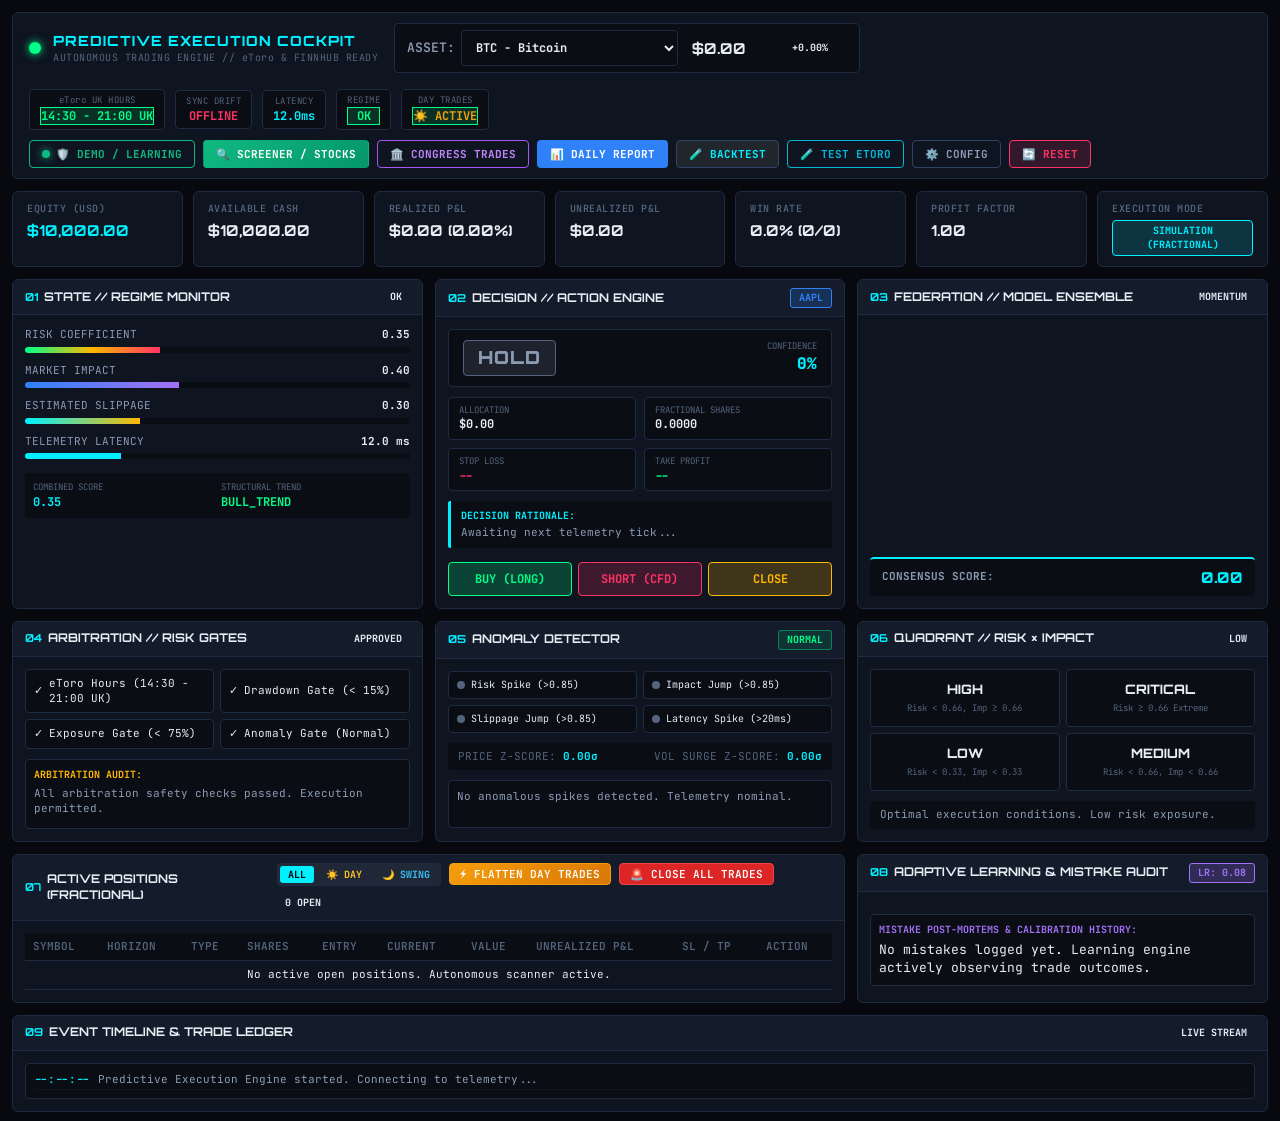
==== commit 6f8ccfef: "feat(ui): add Congress Trades toolbar button, Smart Money tab in screener, and multi-asset Congressi" ====
--- a/frontend/index.html
+++ b/frontend/index.html
@@ -81,6 +81,7 @@
           <span id="modeStatusLabel">🛡️ DEMO / LEARNING</span>
         </button>
         <button id="btnScreenerModal" class="btn btn-primary" style="background: linear-gradient(135deg, #10b981, #059669);" title="Market Screener & Universal Stock Universe">🔍 SCREENER / STOCKS</button>
+        <button id="btnSmartMoneyHeader" class="btn btn-outline" style="border-color: #a855f7; color: #c084fc; font-weight: bold; font-size: 11px; padding: 5px 12px; display: inline-flex; align-items: center; gap: 6px;" title="View Congressional STOCK Act Trades & Smart Money Opportunities">🏛️ CONGRESS TRADES</button>
         <button id="btnDailyReport" class="btn btn-primary" title="View Full Day Performance & Learning Audit">📊 DAILY REPORT</button>
         <button id="btnBacktestModal" class="btn btn-secondary" title="Quantitative Backtester & Parameter Optimizer">🧪 BACKTEST</button>
         <button id="btnHeaderTestEtoro" class="btn btn-outline" style="border-color: #06b6d4; color: #06b6d4; font-weight: bold; font-size: 11px;" title="Test eToro API Connection (Read-Only)">🧪 TEST ETORO</button>
@@ -572,120 +573,142 @@
     </div>
   </div>
 
-  <!-- CONFIGURATION MODAL -->
+  <!-- CONFIGURATION MODAL (LANDSCAPE 2-COLUMN LAYOUT) -->
   <div id="settingsModal" class="modal-overlay hidden">
-    <div class="modal-card" style="max-width: 600px; max-height: 90vh; display: flex; flex-direction: column;">
+    <div class="modal-card" style="max-width: 1100px; width: 95%; max-height: 90vh; display: flex; flex-direction: column;">
       <div class="modal-header">
-        <h3>⚙️ SYSTEM SETTINGS & ETORO API KEYS</h3>
-        <button id="btnCloseModal" class="btn-close">&times;</button>
-      </div>
-      <div class="modal-body" style="overflow-y: auto; gap: 16px; flex: 1 1 auto;">
+        <div style="display: flex; align-items: center; gap: 10px;">
+          <h3>⚙️ SYSTEM SETTINGS & ETORO API KEYS</h3>
+          <span class="badge badge-normal" style="font-size: 10px; padding: 2px 8px;">LANDSCAPE VIEW</span>
+        </div>
+        <div style="display: flex; align-items: center; gap: 10px;">
+          <button id="btnSaveConfigTop" class="btn btn-primary" style="font-size: 11px; padding: 5px 14px; background: linear-gradient(135deg, #0284c7, #024e86); font-weight: bold;">💾 SAVE CONFIG</button>
+          <button id="btnCloseModal" class="btn-close">&times;</button>
+        </div>
+      </div>
+      <div class="modal-body" style="overflow-y: auto; padding: 18px; flex: 1 1 auto;">
         
-        <!-- eToro Live Integration Section -->
-        <div style="background: rgba(16, 185, 129, 0.06); border: 1px solid rgba(16, 185, 129, 0.3); border-radius: 8px; padding: 14px;">
-          <h4 style="color: #10b981; margin: 0 0 10px 0; font-size: 13px; display: flex; align-items: center; gap: 6px;">
-            <span>🟢 OFFICIAL ETORO API CREDENTIALS</span>
-          </h4>
-          <p style="font-size: 11px; color: var(--text-muted); margin-bottom: 12px; line-height: 1.4;">
-            To connect to your live or demo eToro account, provide your credentials below. (Headers <code>x-api-key</code>, <code>x-user-key</code>, and dynamic <code>x-request-id</code> UUID v4 are injected automatically on every request).
-          </p>
-          <div class="form-group" style="margin-bottom: 10px;">
-            <label for="inputEtoroApiKey" style="font-size: 11px; color: var(--text-color);">ETORO_API_KEY (Public Key):</label>
-            <input type="text" id="inputEtoroApiKey" class="cyber-input" placeholder="e.g. pub_live_xxxxxxxxxxxx">
-          </div>
-          <div class="form-group" style="margin-bottom: 10px;">
-            <label for="inputEtoroUserKey" style="font-size: 11px; color: var(--text-color);">ETORO_USER_KEY (Private Key / JWT):</label>
-            <input type="password" id="inputEtoroUserKey" class="cyber-input" placeholder="e.g. eyJhbGciOi...">
-            <div style="font-size: 10px; color: #94a3b8; margin-top: 4px; line-height: 1.3;">
-              Generate a fresh key at <a href="https://api-portal.etoro.com" target="_blank" style="color: #38bdf8; text-decoration: underline;">api-portal.etoro.com</a> (starts with <code>ey...</code>). Expired tokens cause HTTP 401 Unauthorized.
+        <div class="settings-landscape-grid">
+          
+          <!-- LEFT COLUMN: eToro Live Integration & Execution Controls -->
+          <div class="settings-col">
+            <div style="background: rgba(16, 185, 129, 0.06); border: 1px solid rgba(16, 185, 129, 0.3); border-radius: 8px; padding: 14px;">
+              <h4 style="color: #10b981; margin: 0 0 10px 0; font-size: 13px; display: flex; align-items: center; gap: 6px;">
+                <span>🟢 OFFICIAL ETORO API CREDENTIALS</span>
+              </h4>
+              <p style="font-size: 11px; color: var(--text-muted); margin-bottom: 12px; line-height: 1.4;">
+                Connects directly to your eToro account. Headers <code>x-api-key</code>, <code>x-user-key</code>, and dynamic <code>x-request-id</code> are injected on every trade order.
+              </p>
+              <div class="form-group" style="margin-bottom: 10px;">
+                <label for="inputEtoroApiKey" style="font-size: 11px; color: var(--text-color);">ETORO_API_KEY (Public Key):</label>
+                <input type="text" id="inputEtoroApiKey" class="cyber-input" placeholder="e.g. pub_live_xxxxxxxxxxxx">
+              </div>
+              <div class="form-group" style="margin-bottom: 10px;">
+                <label for="inputEtoroUserKey" style="font-size: 11px; color: var(--text-color);">ETORO_USER_KEY (Private Key / JWT):</label>
+                <input type="password" id="inputEtoroUserKey" class="cyber-input" placeholder="e.g. eyJhbGciOi...">
+                <div style="font-size: 10px; color: #94a3b8; margin-top: 4px; line-height: 1.3;">
+                  Generate a fresh key at <a href="https://api-portal.etoro.com" target="_blank" style="color: #38bdf8; text-decoration: underline;">api-portal.etoro.com</a> (starts with <code>ey...</code>). Expired tokens cause HTTP 401.
+                </div>
+              </div>
+              <div class="form-group" style="margin-bottom: 12px;">
+                <label for="inputEtoroBaseUrl" style="font-size: 11px; color: var(--text-color);">ETORO_BASE_URL:</label>
+                <input type="text" id="inputEtoroBaseUrl" class="cyber-input" value="https://public-api.etoro.com" placeholder="https://public-api.etoro.com">
+              </div>
+              <div style="display: flex; align-items: center; justify-content: flex-start; gap: 8px; flex-wrap: wrap;">
+                <button id="btnTestEtoroConn" class="btn btn-outline" style="border-color: #10b981; color: #10b981; font-size: 11px;" type="button">
+                  🧪 TEST REST API
+                </button>
+                <button id="btnTestEtoroWs" class="btn btn-outline" style="border-color: #38bdf8; color: #38bdf8; font-size: 11px;" type="button">
+                  ⚡ TEST WEBSOCKET
+                </button>
+                <button id="btnTestEtoroMcp" class="btn btn-outline" style="border-color: #a855f7; color: #a855f7; font-size: 11px;" type="button">
+                  🤖 TEST MCP GATEWAY
+                </button>
+                <button id="btnSync5DayToEtoro" class="btn btn-secondary" style="font-size: 11px;" type="button">
+                  🔄 SYNC WATCHLIST
+                </button>
+                <span id="etoroTestStatus" style="font-size: 11px; color: var(--text-muted); width: 100%;">Not tested</span>
+              </div>
             </div>
-          </div>
-          <div class="form-group" style="margin-bottom: 12px;">
-            <label for="inputEtoroBaseUrl" style="font-size: 11px; color: var(--text-color);">ETORO_BASE_URL:</label>
-            <input type="text" id="inputEtoroBaseUrl" class="cyber-input" value="https://public-api.etoro.com" placeholder="https://public-api.etoro.com">
-          </div>
-          <div style="display: flex; align-items: center; justify-content: flex-start; gap: 8px; flex-wrap: wrap;">
-            <button id="btnTestEtoroConn" class="btn btn-outline" style="border-color: #10b981; color: #10b981; font-size: 11px;" type="button">
-              🧪 TEST REST API
-            </button>
-            <button id="btnTestEtoroWs" class="btn btn-outline" style="border-color: #38bdf8; color: #38bdf8; font-size: 11px;" type="button">
-              ⚡ TEST WEBSOCKET
-            </button>
-            <button id="btnTestEtoroMcp" class="btn btn-outline" style="border-color: #a855f7; color: #a855f7; font-size: 11px;" type="button">
-              🤖 TEST MCP GATEWAY
-            </button>
-            <button id="btnSync5DayToEtoro" class="btn btn-secondary" style="font-size: 11px;" type="button">
-              🔄 SYNC WATCHLIST
-            </button>
-            <span id="etoroTestStatus" style="font-size: 11px; color: var(--text-muted); width: 100%;">Not tested</span>
-          </div>
-        </div>
-
-        <!-- Day Trading & Intraday Risk Management Section -->
-        <div style="background: rgba(245, 158, 11, 0.06); border: 1px solid rgba(245, 158, 11, 0.3); border-radius: 8px; padding: 14px;">
-          <h4 style="color: #f59e0b; margin: 0 0 10px 0; font-size: 13px; display: flex; align-items: center; justify-content: space-between;">
-            <span>☀️ DAY TRADING & INTRADAY RISK ENGINE</span>
-            <label style="display: flex; align-items: center; gap: 6px; cursor: pointer; font-size: 11px; text-transform: none;">
-              <input type="checkbox" id="inputEnableDayTrading" checked style="accent-color: #f59e0b;">
-              <span style="color: #fbbf24; font-weight: bold;">ENABLE DAY TRADING</span>
-            </label>
-          </h4>
-          <p style="font-size: 11px; color: var(--text-muted); margin-bottom: 12px; line-height: 1.4;">
-            Operates alongside long-term trades. Day trades are automatically tagged, monitored against tight intraday SL/TP limits, and auto-liquidated before market close to avoid overnight CFD rollover fees. Core holdings (AAPL, NVDA) are permanently shielded.
-          </p>
-          <div style="display: grid; grid-template-columns: 1fr 1fr; gap: 10px; margin-bottom: 10px;">
-            <div class="form-group">
-              <label for="inputDayTradeAllocPct" style="font-size: 10px; color: var(--text-color);">Day Trade Capital Allocation (%):</label>
-              <input type="number" id="inputDayTradeAllocPct" class="cyber-input" step="5" min="10" max="80" value="35">
+
+            <!-- Execution & Data Feed Configuration -->
+            <div style="background: rgba(255, 255, 255, 0.03); border: 1px solid var(--border-color); border-radius: 8px; padding: 14px;">
+              <h4 style="color: var(--accent-cyan); margin: 0 0 10px 0; font-size: 12px;">
+                ⚙️ EXECUTION MODE & MARKET DATA
+              </h4>
+              <div class="form-group" style="margin-bottom: 10px;">
+                <label for="selectSimMode">Default Execution Mode:</label>
+                <select id="selectSimMode" class="cyber-select">
+                  <option value="live" selected>⚡ Live eToro Account (Real Orders)</option>
+                  <option value="demo">🛡️ Demo / Simulation Mode (Virtual & Learning)</option>
+                </select>
+              </div>
+              <div class="form-group" style="margin-bottom: 10px;">
+                <label for="inputFinnhubKey">Finnhub Market Data Key (Optional):</label>
+                <input type="password" id="inputFinnhubKey" class="cyber-input" placeholder="Enter Finnhub API Key for real-time fallback">
+              </div>
+              <div class="form-group">
+                <label for="inputRiskPct">Risk Per Trade (% of Capital):</label>
+                <input type="number" id="inputRiskPct" class="cyber-input" step="0.5" min="0.5" max="10" value="2.0">
+              </div>
             </div>
-            <div class="form-group">
-              <label for="inputDayTradeMaxActive" style="font-size: 10px; color: var(--text-color);">Max Concurrent Day Trades:</label>
-              <input type="number" id="inputDayTradeMaxActive" class="cyber-input" step="1" min="1" max="10" value="4">
+          </div>
+
+          <!-- RIGHT COLUMN: Day Trading & Intraday Risk Management -->
+          <div class="settings-col">
+            <div style="background: rgba(245, 158, 11, 0.06); border: 1px solid rgba(245, 158, 11, 0.3); border-radius: 8px; padding: 14px;">
+              <h4 style="color: #f59e0b; margin: 0 0 10px 0; font-size: 13px; display: flex; align-items: center; justify-content: space-between;">
+                <span>☀️ DAY TRADING & INTRADAY RISK ENGINE</span>
+                <label style="display: flex; align-items: center; gap: 6px; cursor: pointer; font-size: 11px; text-transform: none;">
+                  <input type="checkbox" id="inputEnableDayTrading" checked style="accent-color: #f59e0b;">
+                  <span style="color: #fbbf24; font-weight: bold;">ENABLE DAY TRADING</span>
+                </label>
+              </h4>
+              <p style="font-size: 11px; color: var(--text-muted); margin-bottom: 12px; line-height: 1.4;">
+                Operates alongside long-term trades. Day trades are automatically tagged, monitored against tight intraday SL/TP limits, and auto-liquidated before market close to avoid overnight CFD rollover fees. Core holdings (AAPL, NVDA) are permanently shielded.
+              </p>
+              <div style="display: grid; grid-template-columns: 1fr 1fr; gap: 10px; margin-bottom: 10px;">
+                <div class="form-group">
+                  <label for="inputDayTradeAllocPct" style="font-size: 10px; color: var(--text-color);">Day Trade Capital Allocation (%):</label>
+                  <input type="number" id="inputDayTradeAllocPct" class="cyber-input" step="5" min="10" max="80" value="50">
+                </div>
+                <div class="form-group">
+                  <label for="inputDayTradeMaxActive" style="font-size: 10px; color: var(--text-color);">Max Concurrent Day Trades:</label>
+                  <input type="number" id="inputDayTradeMaxActive" class="cyber-input" step="1" min="1" max="15" value="8">
+                </div>
+              </div>
+              <div style="display: grid; grid-template-columns: 1fr 1fr; gap: 10px; margin-bottom: 10px;">
+                <div class="form-group">
+                  <label for="inputDayTradeSlPct" style="font-size: 10px; color: var(--text-color);">Intraday Stop-Loss (%):</label>
+                  <input type="number" id="inputDayTradeSlPct" class="cyber-input" step="0.1" min="0.5" max="5.0" value="1.2">
+                </div>
+                <div class="form-group">
+                  <label for="inputDayTradeTpPct" style="font-size: 10px; color: var(--text-color);">Intraday Take-Profit (%):</label>
+                  <input type="number" id="inputDayTradeTpPct" class="cyber-input" step="0.2" min="1.0" max="10.0" value="2.4">
+                </div>
+              </div>
+              <div style="display: grid; grid-template-columns: 1fr 1fr; gap: 10px;">
+                <div class="form-group">
+                  <label for="inputMaxDailyLossUsd" style="font-size: 10px; color: var(--text-color);">Daily Loss Limit ($ Circuit Breaker):</label>
+                  <input type="number" id="inputMaxDailyLossUsd" class="cyber-input" step="5" min="10" max="250" value="35.0">
+                </div>
+                <div class="form-group">
+                  <label for="inputDayTradeEodFlattenMins" style="font-size: 10px; color: var(--text-color);">EOD Flatten (Mins Before Close):</label>
+                  <input type="number" id="inputDayTradeEodFlattenMins" class="cyber-input" step="5" min="5" max="60" value="15">
+                </div>
+              </div>
             </div>
           </div>
-          <div style="display: grid; grid-template-columns: 1fr 1fr; gap: 10px; margin-bottom: 10px;">
-            <div class="form-group">
-              <label for="inputDayTradeSlPct" style="font-size: 10px; color: var(--text-color);">Intraday Stop-Loss (%):</label>
-              <input type="number" id="inputDayTradeSlPct" class="cyber-input" step="0.1" min="0.5" max="5.0" value="1.2">
-            </div>
-            <div class="form-group">
-              <label for="inputDayTradeTpPct" style="font-size: 10px; color: var(--text-color);">Intraday Take-Profit (%):</label>
-              <input type="number" id="inputDayTradeTpPct" class="cyber-input" step="0.2" min="1.0" max="10.0" value="2.4">
-            </div>
-          </div>
-          <div style="display: grid; grid-template-columns: 1fr 1fr; gap: 10px;">
-            <div class="form-group">
-              <label for="inputMaxDailyLossUsd" style="font-size: 10px; color: var(--text-color);">Daily Loss Limit ($ Circuit Breaker):</label>
-              <input type="number" id="inputMaxDailyLossUsd" class="cyber-input" step="5" min="10" max="250" value="35.0">
-            </div>
-            <div class="form-group">
-              <label for="inputDayTradeEodFlattenMins" style="font-size: 10px; color: var(--text-color);">EOD Flatten (Mins Before Close):</label>
-              <input type="number" id="inputDayTradeEodFlattenMins" class="cyber-input" step="5" min="5" max="60" value="15">
-            </div>
-          </div>
-        </div>
-
-        <!-- Trading & Finnhub Config -->
-        <div class="form-group">
-          <label for="selectSimMode">Default Execution Mode:</label>
-          <select id="selectSimMode" class="cyber-select">
-            <option value="live" selected>⚡ Live eToro Account (Real Orders)</option>
-            <option value="demo">🛡️ Demo / Simulation Mode (Virtual & Learning)</option>
-          </select>
-        </div>
-
-        <div class="form-group">
-          <label for="inputFinnhubKey">Finnhub Market Data Key (Optional):</label>
-          <input type="password" id="inputFinnhubKey" class="cyber-input" placeholder="Enter Finnhub API Key for real-time fallback">
-        </div>
-
-        <div class="form-group">
-          <label for="inputRiskPct">Risk Per Trade (% of Capital):</label>
-          <input type="number" id="inputRiskPct" class="cyber-input" step="0.5" min="0.5" max="10" value="2.0">
-        </div>
-      </div>
-      <div class="modal-footer">
-        <button id="btnSaveConfig" class="btn btn-primary">💾 SAVE CONFIG</button>
+
+        </div>
+
+      </div>
+      <div class="modal-footer" style="justify-content: space-between; align-items: center;">
+        <span class="text-muted" style="font-size: 11px;">⚙️ All parameters update immediately and persist on server reload</span>
+        <div style="display: flex; gap: 10px;">
+          <button id="btnCancelConfig" class="btn btn-secondary">CANCEL</button>
+          <button id="btnSaveConfig" class="btn btn-primary" style="padding: 8px 20px; font-weight: bold; background: linear-gradient(135deg, #0284c7, #024e86);">💾 SAVE CONFIG</button>
+        </div>
       </div>
     </div>
   </div>
@@ -913,12 +936,13 @@
               <button class="btn btn-secondary btn-cat-tab" data-cat="Indices" style="font-size: 11px; padding: 4px 10px;">📈 Indices</button>
               <button class="btn btn-secondary btn-cat-tab" data-cat="ETFs" style="font-size: 11px; padding: 4px 10px;">🌐 ETFs</button>
               <button class="btn btn-secondary btn-cat-tab" data-cat="AI & Tech Titans" style="font-size: 11px; padding: 4px 10px;">⚡ Equities</button>
+              <button class="btn btn-secondary btn-cat-tab" data-cat="smart_money" style="font-size: 11px; padding: 4px 10px; color: #c084fc; border-color: rgba(192, 132, 252, 0.4);">🏛️ Smart Money (Congress)</button>
             </div>
             <button id="btnRefreshScreener" class="btn btn-secondary" style="font-size: 10px; padding: 4px 8px;">🔄 REFRESH SCAN</button>
           </div>
           <div class="table-responsive" style="max-height: 320px; overflow-y: auto;">
             <table class="cyber-table">
-              <thead>
+              <thead id="screenerTableHead">
                 <tr>
                   <th>INSTRUMENT / ASSET</th>
                   <th>CLASS / HOURS</th>
--- a/frontend/style.css
+++ b/frontend/style.css
@@ -915,4 +915,26 @@
   display: flex;
   justify-content: flex-end;
   border-top: 1px solid var(--border-color);
-}
+  flex-shrink: 0;
+}
+
+/* Landscape Settings Layout */
+.settings-landscape-grid {
+  display: grid;
+  grid-template-columns: 1fr 1fr;
+  gap: 16px;
+  align-items: start;
+}
+
+.settings-col {
+  display: flex;
+  flex-direction: column;
+  gap: 14px;
+}
+
+@media (max-width: 860px) {
+  .settings-landscape-grid {
+    grid-template-columns: 1fr;
+  }
+}
+
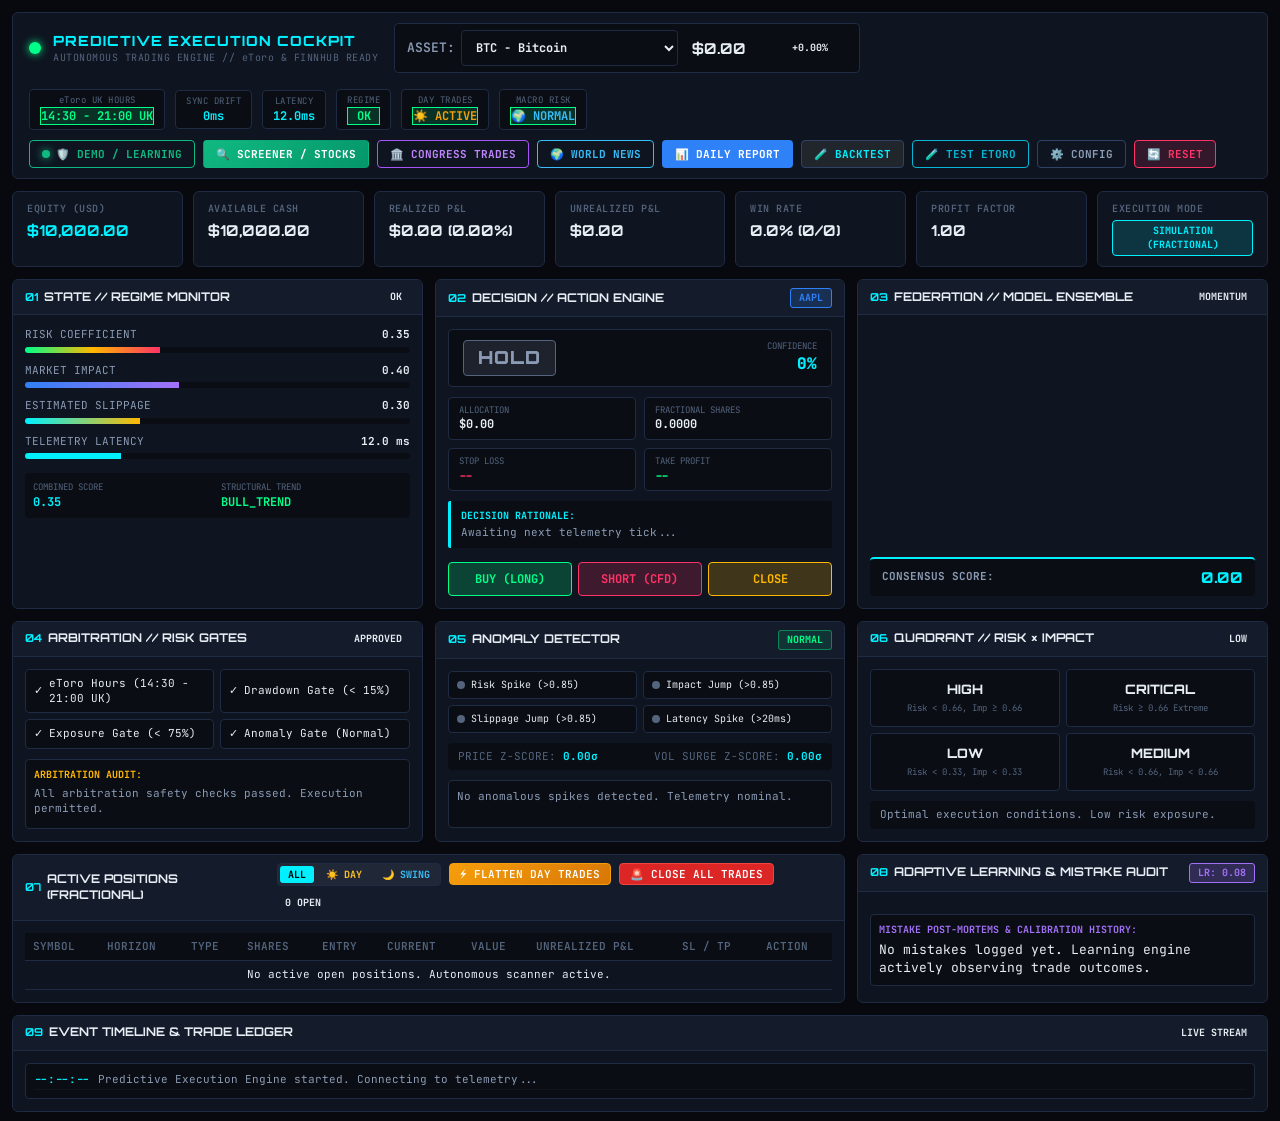
==== commit e18163cf: "feat: Integrate 7 external feeds, Congressional trade intelligence, and live worldwide news macro ra" ====
--- a/frontend/index.html
+++ b/frontend/index.html
@@ -74,6 +74,10 @@
         <span class="pill-label">DAY TRADES</span>
         <span class="pill-val mode-badge-ok" id="pillDayTrading" style="color: #f59e0b;">☀️ ACTIVE</span>
       </div>
+      <div class="telemetry-pill" id="pillMacroRiskWrapper" title="Worldwide Macro News Risk Level & Global Sentiment">
+        <span class="pill-label">MACRO RISK</span>
+        <span class="pill-val mode-badge-ok" id="pillMacroRisk" style="color: #38bdf8;">🌍 NORMAL</span>
+      </div>
 
       <div class="action-btn-group">
         <button id="btnModeToggle" class="btn btn-outline" style="border-color: #10b981; color: #10b981; font-weight: bold; font-size: 11px; padding: 5px 12px; display: inline-flex; align-items: center; gap: 6px;" title="Click to switch between Demo / Learning and Live eToro Trading">
@@ -82,6 +86,7 @@
         </button>
         <button id="btnScreenerModal" class="btn btn-primary" style="background: linear-gradient(135deg, #10b981, #059669);" title="Market Screener & Universal Stock Universe">🔍 SCREENER / STOCKS</button>
         <button id="btnSmartMoneyHeader" class="btn btn-outline" style="border-color: #a855f7; color: #c084fc; font-weight: bold; font-size: 11px; padding: 5px 12px; display: inline-flex; align-items: center; gap: 6px;" title="View Congressional STOCK Act Trades & Smart Money Opportunities">🏛️ CONGRESS TRADES</button>
+        <button id="btnWorldNewsHeader" class="btn btn-outline" style="border-color: #38bdf8; color: #38bdf8; font-weight: bold; font-size: 11px; padding: 5px 12px; display: inline-flex; align-items: center; gap: 6px;" title="Global Breaking Market News & Worldwide Macro Risk Radar">🌍 WORLD NEWS</button>
         <button id="btnDailyReport" class="btn btn-primary" title="View Full Day Performance & Learning Audit">📊 DAILY REPORT</button>
         <button id="btnBacktestModal" class="btn btn-secondary" title="Quantitative Backtester & Parameter Optimizer">🧪 BACKTEST</button>
         <button id="btnHeaderTestEtoro" class="btn btn-outline" style="border-color: #06b6d4; color: #06b6d4; font-weight: bold; font-size: 11px;" title="Test eToro API Connection (Read-Only)">🧪 TEST ETORO</button>
@@ -643,14 +648,39 @@
                   <option value="demo">🛡️ Demo / Simulation Mode (Virtual & Learning)</option>
                 </select>
               </div>
-              <div class="form-group" style="margin-bottom: 10px;">
-                <label for="inputFinnhubKey">Finnhub Market Data Key (Optional):</label>
-                <input type="password" id="inputFinnhubKey" class="cyber-input" placeholder="Enter Finnhub API Key for real-time fallback">
+              <div class="form-group" style="margin-bottom: 8px;">
+                <label for="inputFinnhubKey" style="font-size: 10px;">Finnhub API Key (Real-Time Quotes & News):</label>
+                <input type="password" id="inputFinnhubKey" class="cyber-input" placeholder="da02ec1r01qgk75qq5v0da02ec1r01qgk75qq5vg">
+              </div>
+              <div class="form-group" style="margin-bottom: 8px;">
+                <label for="inputTwelveDataKey" style="font-size: 10px;">Twelve Data API Key (High-Frequency Feed):</label>
+                <input type="password" id="inputTwelveDataKey" class="cyber-input" placeholder="fa5122e69e6346359095fec0581fb72d">
+              </div>
+              <div class="form-group" style="margin-bottom: 8px;">
+                <label for="inputFmpKey" style="font-size: 10px;">FMP API Key (Financial Modeling Prep Stable Feed):</label>
+                <input type="password" id="inputFmpKey" class="cyber-input" placeholder="i2dkmxpEVNF4X5pln0XwwNk0wfwtf9oN">
+              </div>
+              <div class="form-group" style="margin-bottom: 8px;">
+                <label for="inputAlphaVantageKey" style="font-size: 10px;">Alpha Vantage API Key (Global Quotes & News):</label>
+                <input type="password" id="inputAlphaVantageKey" class="cyber-input" placeholder="P3I4HA7S9JQHFL8X">
+              </div>
+              <div class="form-group" style="margin-bottom: 8px;">
+                <label for="inputTavilyKey" style="font-size: 10px;">Tavily AI Search Key (Congress & Breaking Catalysts):</label>
+                <input type="password" id="inputTavilyKey" class="cyber-input" placeholder="tvly-dev-mYvCc-...">
+              </div>
+              <div class="form-group" style="margin-bottom: 8px;">
+                <label for="inputSerpApiKey" style="font-size: 10px;">SerpApi Key (Google Finance & News):</label>
+                <input type="password" id="inputSerpApiKey" class="cyber-input" placeholder="572f3ee5596cb17ee970fd...">
+              </div>
+              <div class="form-group" style="margin-bottom: 8px;">
+                <label for="inputAnspireKey" style="font-size: 10px;">Anspire API Key:</label>
+                <input type="password" id="inputAnspireKey" class="cyber-input" placeholder="PrR9nw3YnOMTdmjk3uvA0yLOvoBuEAoD">
               </div>
               <div class="form-group">
                 <label for="inputRiskPct">Risk Per Trade (% of Capital):</label>
                 <input type="number" id="inputRiskPct" class="cyber-input" step="0.5" min="0.5" max="10" value="2.0">
               </div>
+
             </div>
           </div>
 
@@ -971,6 +1001,66 @@
     </div>
   </div>
 
+  <!-- WORLDWIDE BREAKING NEWS & MACRO RADAR MODAL -->
+  <div id="worldNewsModal" class="modal-overlay hidden">
+    <div class="modal-card" style="max-width: 1100px; max-height: 90vh; display: flex; flex-direction: column;">
+      <div class="modal-header" style="display: flex; justify-content: space-between; align-items: center; border-bottom: 1px solid var(--border-color); padding: 14px 18px;">
+        <div style="display: flex; align-items: center; gap: 12px;">
+          <h3 style="margin: 0; font-size: 15px; font-weight: bold; color: #38bdf8; display: flex; align-items: center; gap: 8px;">
+            <span>🌍</span> WORLDWIDE BREAKING MARKET NEWS & MACRO RADAR
+          </h3>
+          <span id="badgeModalMacroRisk" class="badge" style="background: rgba(56, 189, 248, 0.2); color: #38bdf8; border: 1px solid #38bdf8; font-size: 11px; padding: 3px 8px; border-radius: 4px;">
+            RISK: NORMAL
+          </span>
+          <span id="badgeModalMacroSent" class="badge" style="background: rgba(16, 185, 129, 0.2); color: #10b981; border: 1px solid #10b981; font-size: 11px; padding: 3px 8px; border-radius: 4px;">
+            SENTIMENT: +0.00
+          </span>
+        </div>
+        <div style="display: flex; align-items: center; gap: 8px;">
+          <button id="btnRefreshWorldNews" class="btn btn-outline" style="border-color: #38bdf8; color: #38bdf8; font-size: 11px; padding: 4px 10px;">🔄 REFRESH LIVE</button>
+          <button id="btnCloseWorldNewsModal" class="btn-close">&times;</button>
+        </div>
+      </div>
+      <div class="modal-body" style="overflow-y: auto; padding: 16px; display: flex; flex-direction: column; gap: 14px;">
+        
+        <!-- Macro Themes Grid -->
+        <div id="macroThemesContainer" style="display: grid; grid-template-columns: repeat(auto-fit, minmax(180px, 1fr)); gap: 10px;">
+          <!-- Rendered dynamically -->
+        </div>
+
+        <!-- Filter Controls Bar -->
+        <div style="background: rgba(255,255,255,0.03); border: 1px solid var(--border-color); border-radius: 6px; padding: 10px 14px; display: flex; justify-content: space-between; align-items: center; flex-wrap: wrap; gap: 10px;">
+          <div style="display: flex; gap: 6px; flex-wrap: wrap; align-items: center;">
+            <span style="font-size: 10px; color: var(--text-muted); margin-right: 4px;">THEMES:</span>
+            <button class="btn btn-primary btn-news-theme-filter" data-theme="ALL" style="font-size: 10px; padding: 3px 8px;">ALL</button>
+            <button class="btn btn-secondary btn-news-theme-filter" data-theme="CENTRAL_BANKS_RATES" style="font-size: 10px; padding: 3px 8px;">🏦 Rates & Fed</button>
+            <button class="btn btn-secondary btn-news-theme-filter" data-theme="GEOPOLITICS_CONFLICT" style="font-size: 10px; padding: 3px 8px;">⚔️ Geopolitics</button>
+            <button class="btn btn-secondary btn-news-theme-filter" data-theme="ENERGY_COMMODITIES" style="font-size: 10px; padding: 3px 8px;">🛢️ Energy/OPEC</button>
+            <button class="btn btn-secondary btn-news-theme-filter" data-theme="AI_TECH_REGULATION" style="font-size: 10px; padding: 3px 8px;">🤖 Tech & Semis</button>
+            <button class="btn btn-secondary btn-news-theme-filter" data-theme="SYSTEMIC_RECESSION" style="font-size: 10px; padding: 3px 8px;">📉 Recession Risk</button>
+          </div>
+          <div style="display: flex; gap: 6px; align-items: center;">
+            <span style="font-size: 10px; color: var(--text-muted);">SEVERITY:</span>
+            <button class="btn btn-primary btn-news-sev-filter" data-sev="ALL" style="font-size: 10px; padding: 3px 8px;">ALL</button>
+            <button class="btn btn-secondary btn-news-sev-filter" data-sev="HIGH" style="font-size: 10px; padding: 3px 8px; color: #ef4444; border-color: rgba(239,68,68,0.4);">🔥 HIGH ONLY</button>
+          </div>
+        </div>
+
+        <!-- News Articles Cards Container -->
+        <div id="worldNewsCardsContainer" style="display: flex; flex-direction: column; gap: 10px;">
+          <div style="text-align: center; color: var(--text-muted); padding: 40px;">Fetching live worldwide breaking headlines...</div>
+        </div>
+
+      </div>
+      <div class="modal-footer" style="justify-content: space-between; border-top: 1px solid var(--border-color); padding: 10px 18px;">
+        <span id="worldNewsStatusMsg" class="text-muted" style="font-size: 11px;">
+          Ingesting live streams: Finnhub General Wire, SerpApi Google News, Tavily AI Search & Global RSS Feeds (BBC, Yahoo, CNBC).
+        </span>
+        <button id="btnCloseWorldNewsFooter" class="btn btn-secondary">CLOSE</button>
+      </div>
+    </div>
+  </div>
+
   <script src="dashboard.js"></script>
 </body>
 </html>
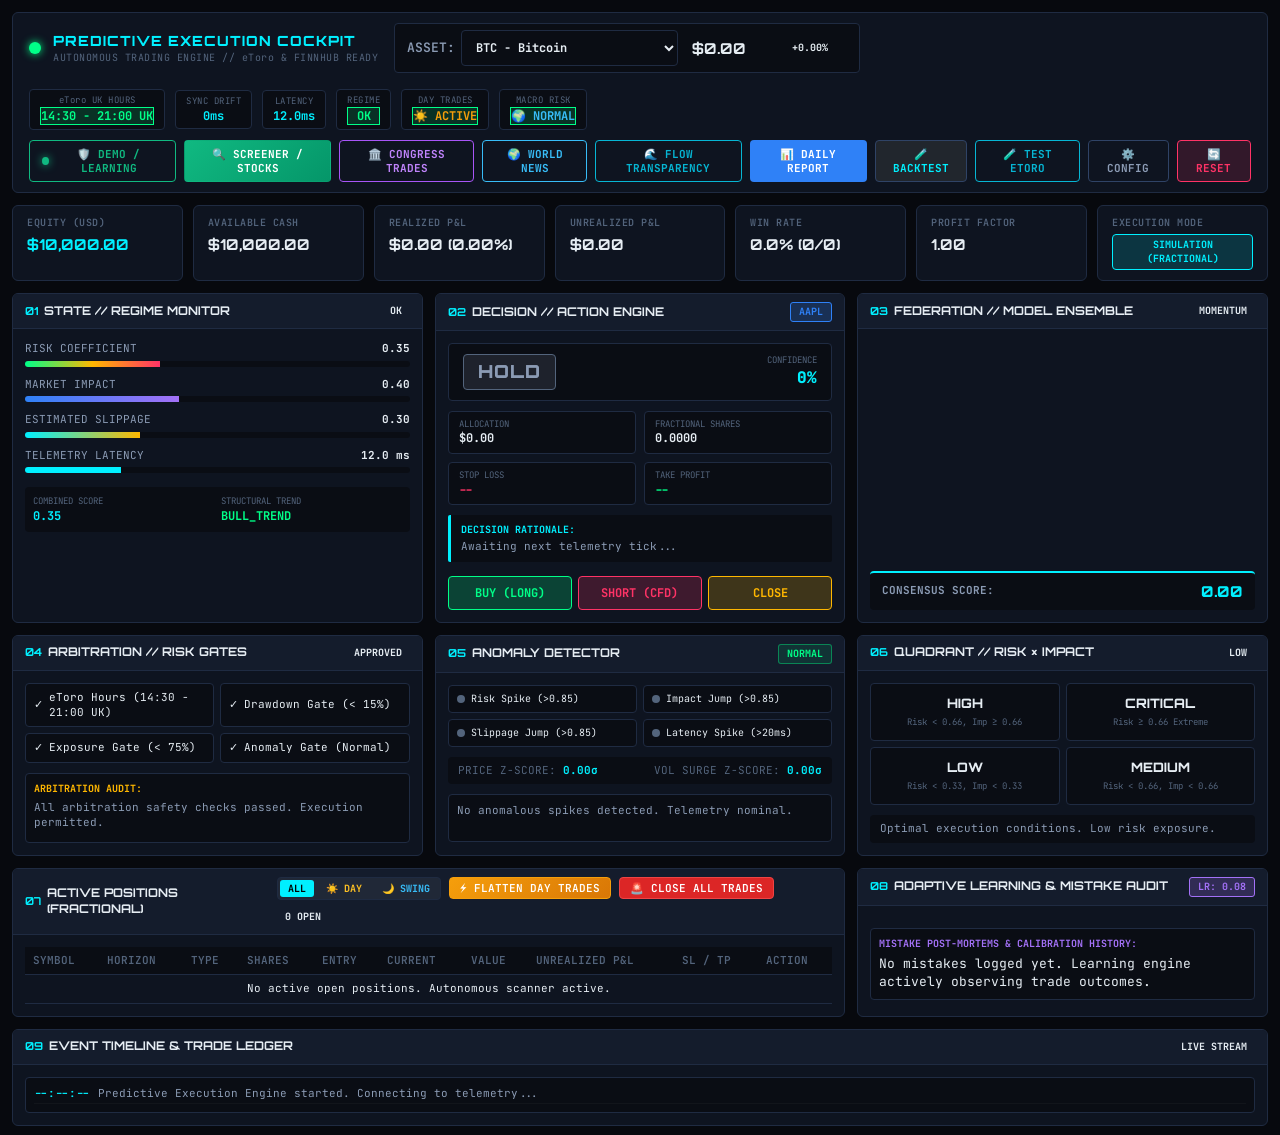
==== commit 6588dc73: "feat(flow): add 3-way market transparency feed (OpenInsider + Quiver Quant + Finnhub 13F) to predict" ====
--- a/frontend/index.html
+++ b/frontend/index.html
@@ -87,6 +87,7 @@
         <button id="btnScreenerModal" class="btn btn-primary" style="background: linear-gradient(135deg, #10b981, #059669);" title="Market Screener & Universal Stock Universe">🔍 SCREENER / STOCKS</button>
         <button id="btnSmartMoneyHeader" class="btn btn-outline" style="border-color: #a855f7; color: #c084fc; font-weight: bold; font-size: 11px; padding: 5px 12px; display: inline-flex; align-items: center; gap: 6px;" title="View Congressional STOCK Act Trades & Smart Money Opportunities">🏛️ CONGRESS TRADES</button>
         <button id="btnWorldNewsHeader" class="btn btn-outline" style="border-color: #38bdf8; color: #38bdf8; font-weight: bold; font-size: 11px; padding: 5px 12px; display: inline-flex; align-items: center; gap: 6px;" title="Global Breaking Market News & Worldwide Macro Risk Radar">🌍 WORLD NEWS</button>
+        <button id="btnFlowTransparencyHeader" class="btn btn-outline" style="border-color: #06b6d4; color: #06b6d4; font-weight: bold; font-size: 11px; padding: 5px 12px; display: inline-flex; align-items: center; gap: 6px;" title="View 3-Way Market Transparency Feed (OpenInsider + Quiver Quant + Finnhub 13F)">🌊 FLOW TRANSPARENCY</button>
         <button id="btnDailyReport" class="btn btn-primary" title="View Full Day Performance & Learning Audit">📊 DAILY REPORT</button>
         <button id="btnBacktestModal" class="btn btn-secondary" title="Quantitative Backtester & Parameter Optimizer">🧪 BACKTEST</button>
         <button id="btnHeaderTestEtoro" class="btn btn-outline" style="border-color: #06b6d4; color: #06b6d4; font-weight: bold; font-size: 11px;" title="Test eToro API Connection (Read-Only)">🧪 TEST ETORO</button>
@@ -675,6 +676,10 @@
               <div class="form-group" style="margin-bottom: 8px;">
                 <label for="inputAnspireKey" style="font-size: 10px;">Anspire API Key:</label>
                 <input type="password" id="inputAnspireKey" class="cyber-input" placeholder="PrR9nw3YnOMTdmjk3uvA0yLOvoBuEAoD">
+              </div>
+              <div class="form-group" style="margin-bottom: 8px;">
+                <label for="inputQuiverKey" style="font-size: 10px;">Quiver Quant Token (Congressional STOCK Act Feed):</label>
+                <input type="password" id="inputQuiverKey" class="cyber-input" placeholder="Optional Quiver Quant Token (Default: Open Free Access)">
               </div>
               <div class="form-group">
                 <label for="inputRiskPct">Risk Per Trade (% of Capital):</label>
@@ -1061,6 +1066,151 @@
     </div>
   </div>
 
+  <!-- 3-WAY MARKET FLOW TRANSPARENCY MODAL (OPENINSIDER + QUIVER QUANT + FINNHUB 13F) -->
+  <div id="flowTransparencyModal" class="modal-overlay hidden">
+    <div class="modal-card" style="max-width: 1150px; max-height: 90vh; display: flex; flex-direction: column;">
+      <div class="modal-header" style="display: flex; justify-content: space-between; align-items: center; border-bottom: 1px solid var(--border-color); padding: 14px 18px;">
+        <div style="display: flex; align-items: center; gap: 12px; flex-wrap: wrap;">
+          <h3 style="margin: 0; font-size: 15px; font-weight: bold; color: #06b6d4; display: flex; align-items: center; gap: 8px;">
+            <span>🌊</span> FLOW OF FUNDS — 3-WAY MARKET TRANSPARENCY STACK
+          </h3>
+          <span id="badgeFlowSymbol" class="badge" style="background: rgba(6, 182, 212, 0.2); color: #06b6d4; border: 1px solid #06b6d4; font-size: 12px; font-weight: bold; padding: 3px 9px; border-radius: 4px;">
+            AAPL
+          </span>
+          <span id="badgeFlowSentiment" class="badge" style="background: rgba(16, 185, 129, 0.2); color: #10b981; border: 1px solid #10b981; font-size: 11px; padding: 3px 8px; border-radius: 4px;">
+            CONVICTION: +0.00 (NEUTRAL)
+          </span>
+          <span id="badgeFlowPrice" class="badge" style="background: rgba(255, 255, 255, 0.08); color: #fff; font-size: 11px; padding: 3px 8px; border-radius: 4px;">
+            PRICE: $0.00
+          </span>
+        </div>
+        <div style="display: flex; align-items: center; gap: 8px;">
+          <button id="btnRefreshFlow" class="btn btn-outline" style="border-color: #06b6d4; color: #06b6d4; font-size: 11px; padding: 4px 10px;">🔄 REFRESH FEED</button>
+          <button id="btnCloseFlowModal" class="btn-close">&times;</button>
+        </div>
+      </div>
+      <div class="modal-body" style="overflow-y: auto; padding: 16px; display: flex; flex-direction: column; gap: 14px;">
+        
+        <!-- Ticker Selector Bar & Quick Presets -->
+        <div style="background: rgba(255,255,255,0.03); border: 1px solid var(--border-color); border-radius: 6px; padding: 10px 14px; display: flex; justify-content: space-between; align-items: center; flex-wrap: wrap; gap: 10px;">
+          <div style="display: flex; gap: 8px; align-items: center;">
+            <label for="inputFlowSearchSymbol" style="font-size: 11px; color: var(--text-muted); font-weight: bold;">TICKER:</label>
+            <input type="text" id="inputFlowSearchSymbol" class="cyber-input" placeholder="e.g. AAPL, NVDA, TSLA..." style="width: 140px; text-transform: uppercase; font-size: 12px; font-weight: bold;">
+            <button id="btnLoadFlowSymbol" class="btn btn-primary" style="font-size: 11px; padding: 5px 12px; background: linear-gradient(135deg, #06b6d4, #0284c7);">⚡ INSPECT FLOW</button>
+          </div>
+          <div style="display: flex; gap: 6px; flex-wrap: wrap; align-items: center;">
+            <span style="font-size: 10px; color: var(--text-muted); margin-right: 4px;">QUICK AUDIT:</span>
+            <button class="btn btn-secondary btn-flow-preset" data-sym="AAPL" style="font-size: 10px; padding: 3px 8px;">AAPL</button>
+            <button class="btn btn-secondary btn-flow-preset" data-sym="NVDA" style="font-size: 10px; padding: 3px 8px;">NVDA</button>
+            <button class="btn btn-secondary btn-flow-preset" data-sym="TSLA" style="font-size: 10px; padding: 3px 8px;">TSLA</button>
+            <button class="btn btn-secondary btn-flow-preset" data-sym="MSFT" style="font-size: 10px; padding: 3px 8px;">MSFT</button>
+            <button class="btn btn-secondary btn-flow-preset" data-sym="AMZN" style="font-size: 10px; padding: 3px 8px;">AMZN</button>
+            <button class="btn btn-secondary btn-flow-preset" data-sym="PLTR" style="font-size: 10px; padding: 3px 8px;">PLTR</button>
+            <button class="btn btn-secondary btn-flow-preset" data-sym="SPY" style="font-size: 10px; padding: 3px 8px;">SPY</button>
+            <button class="btn btn-secondary btn-flow-preset" data-sym="QQQ" style="font-size: 10px; padding: 3px 8px;">QQQ</button>
+          </div>
+        </div>
+
+        <!-- 4 Summary KPI Cards -->
+        <div class="portfolio-stats-bar" style="margin-bottom: 0;">
+          <div class="stat-card">
+            <span class="stat-title">FINNHUB REAL-TIME QUOTE</span>
+            <span class="stat-number stat-highlight" id="flowKpiPrice">$0.00</span>
+          </div>
+          <div class="stat-card">
+            <span class="stat-title">FLOW OF FUNDS CONVICTION</span>
+            <span class="stat-number" id="flowKpiConviction">0.00 (NEUTRAL)</span>
+          </div>
+          <div class="stat-card">
+            <span class="stat-title">OPENINSIDER FORM 4 NET FLOW</span>
+            <span class="stat-number" id="flowKpiInsiderVal">$0.00</span>
+          </div>
+          <div class="stat-card">
+            <span class="stat-title">CONGRESS TRADES (STOCK ACT)</span>
+            <span class="stat-number stat-highlight" id="flowKpiCongressCount">0 Buys / 0 Sells</span>
+          </div>
+        </div>
+
+        <!-- Feed Sub-Tabs -->
+        <div style="display: flex; gap: 8px; border-bottom: 1px solid var(--border-color); padding-bottom: 8px;">
+          <button id="tabBtnFlowInsiders" class="btn btn-primary" style="font-size: 11px;">💼 1. OPENINSIDER & FORM 4 TRADES</button>
+          <button id="tabBtnFlowCongress" class="btn btn-secondary" style="font-size: 11px;">🏛️ 2. QUIVER QUANT & CONGRESS DISCLOSURES</button>
+          <button id="tabBtnFlowInst" class="btn btn-secondary" style="font-size: 11px;">🏢 3. SEC EDGAR & 13F INSTITUTIONAL FILINGS</button>
+        </div>
+
+        <!-- VIEW 1: OPENINSIDER FORM 4 TRANSACTIONS -->
+        <div id="viewFlowInsiders">
+          <div class="table-responsive" style="max-height: 340px; overflow-y: auto;">
+            <table class="cyber-table">
+              <thead>
+                <tr>
+                  <th>FILING DATE</th>
+                  <th>INSIDER / FILER</th>
+                  <th>TITLE / RELATION</th>
+                  <th>TYPE</th>
+                  <th>PRICE ($)</th>
+                  <th>SHARES (QTY)</th>
+                  <th>VALUE ($)</th>
+                </tr>
+              </thead>
+              <tbody id="flowInsidersBody">
+                <tr><td colspan="7" class="text-center text-muted">Awaiting feed query...</td></tr>
+              </tbody>
+            </table>
+          </div>
+        </div>
+
+        <!-- VIEW 2: QUIVER QUANT CONGRESSIONAL TRADES -->
+        <div id="viewFlowCongress" class="hidden">
+          <div class="table-responsive" style="max-height: 340px; overflow-y: auto;">
+            <table class="cyber-table">
+              <thead>
+                <tr>
+                  <th>DISCLOSED DATE</th>
+                  <th>MEMBER / OFFICIAL</th>
+                  <th>CHAMBER / PARTY</th>
+                  <th>TRANSACTION</th>
+                  <th>AMOUNT ESTIMATE</th>
+                  <th>SOURCE</th>
+                </tr>
+              </thead>
+              <tbody id="flowCongressBody">
+                <tr><td colspan="6" class="text-center text-muted">Awaiting feed query...</td></tr>
+              </tbody>
+            </table>
+          </div>
+        </div>
+
+        <!-- VIEW 3: SEC EDGAR & 13F INSTITUTIONAL FILINGS -->
+        <div id="viewFlowInst" class="hidden">
+          <div class="table-responsive" style="max-height: 340px; overflow-y: auto;">
+            <table class="cyber-table">
+              <thead>
+                <tr>
+                  <th>FILING DATE</th>
+                  <th>INSTITUTIONAL FUND / ENTITY</th>
+                  <th>CIK CODE</th>
+                  <th>FORM TYPE</th>
+                  <th>INDEX / VERIFIED</th>
+                </tr>
+              </thead>
+              <tbody id="flowInstBody">
+                <tr><td colspan="5" class="text-center text-muted">Awaiting feed query...</td></tr>
+              </tbody>
+            </table>
+          </div>
+        </div>
+
+      </div>
+      <div class="modal-footer" style="justify-content: space-between; border-top: 1px solid var(--border-color); padding: 10px 18px;">
+        <span id="flowModalFooterStatus" class="text-muted" style="font-size: 11px;">
+          Bloomberg-Equivalent Open Flow: OpenInsider Form 4 + Quiver Quant Congress + Finnhub 13F + SEC EDGAR EFTS.
+        </span>
+        <button id="btnCloseFlowFooter" class="btn btn-secondary">CLOSE</button>
+      </div>
+    </div>
+  </div>
+
   <script src="dashboard.js"></script>
 </body>
 </html>
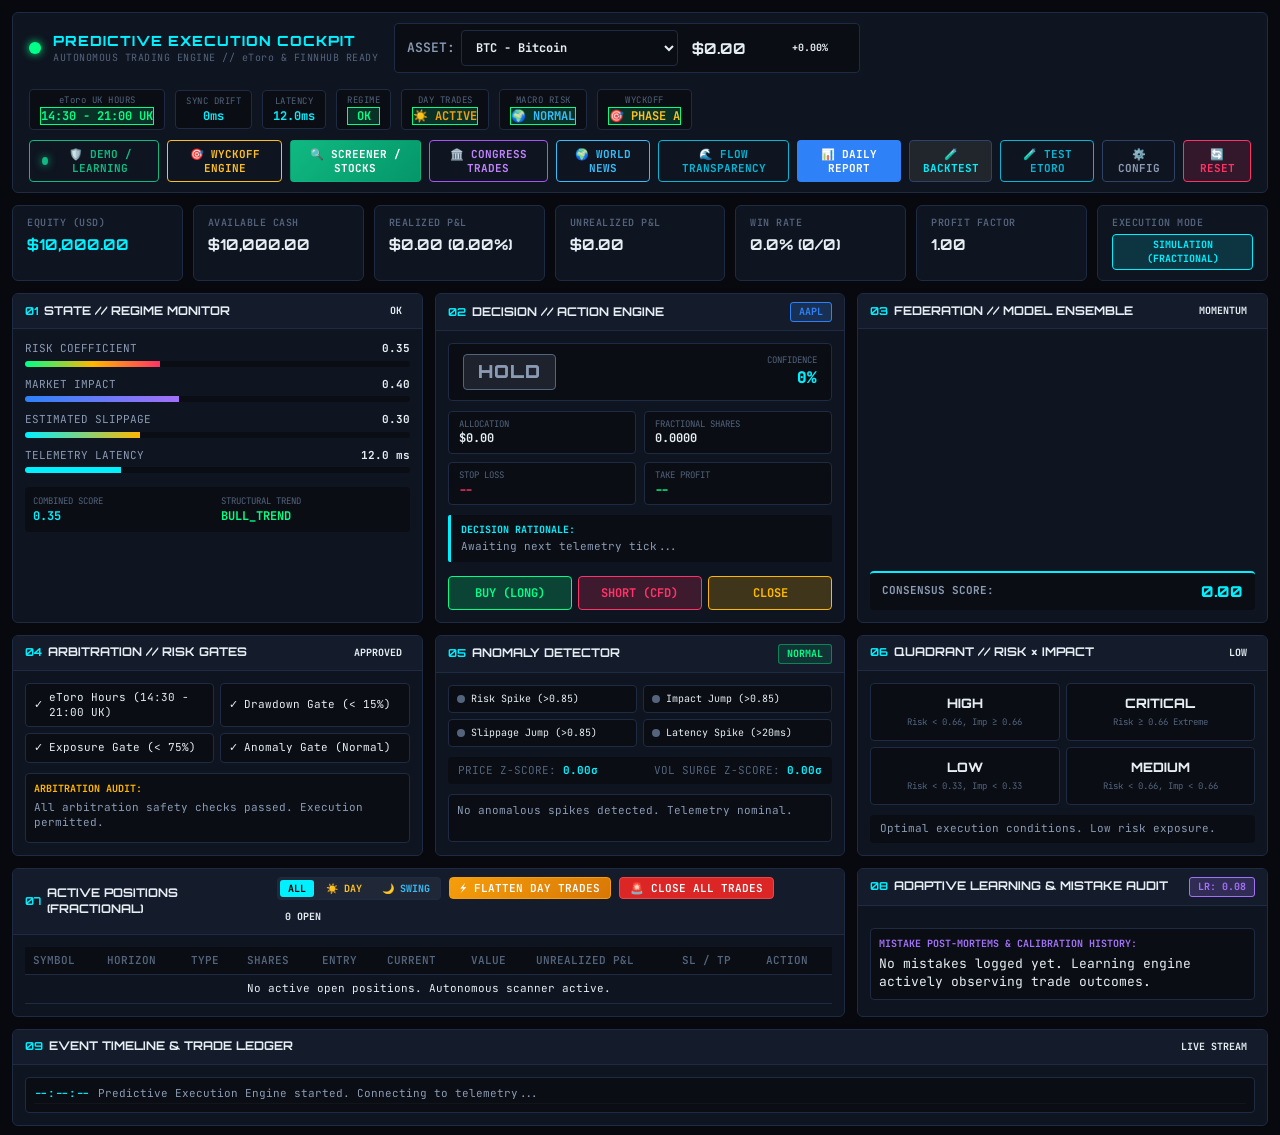
==== commit cf5c3547: "feat(wyckoff): integrate automated Wyckoff Range Engine, Model Federation scoring, Cockpit modal & w" ====
--- a/frontend/index.html
+++ b/frontend/index.html
@@ -78,12 +78,17 @@
         <span class="pill-label">MACRO RISK</span>
         <span class="pill-val mode-badge-ok" id="pillMacroRisk" style="color: #38bdf8;">🌍 NORMAL</span>
       </div>
+      <div class="telemetry-pill" id="pillWyckoffWrapper" title="Classic Wyckoff Structure, Phase & Smart Spring Status">
+        <span class="pill-label">WYCKOFF</span>
+        <span class="pill-val mode-badge-ok" id="pillWyckoff" style="color: #fbbf24;">🎯 PHASE A</span>
+      </div>
 
       <div class="action-btn-group">
         <button id="btnModeToggle" class="btn btn-outline" style="border-color: #10b981; color: #10b981; font-weight: bold; font-size: 11px; padding: 5px 12px; display: inline-flex; align-items: center; gap: 6px;" title="Click to switch between Demo / Learning and Live eToro Trading">
           <span id="modeStatusDot" style="display: inline-block; width: 8px; height: 8px; border-radius: 50%; background: #10b981; box-shadow: 0 0 8px #10b981;"></span>
           <span id="modeStatusLabel">🛡️ DEMO / LEARNING</span>
         </button>
+        <button id="btnWyckoffHeader" class="btn btn-outline" style="border-color: #fbbf24; color: #fbbf24; font-weight: bold; font-size: 11px; padding: 5px 12px; display: inline-flex; align-items: center; gap: 6px;" title="Wyckoff Range Engine (Accumulation, Spring, Climax, Multi-TP, 90% Win Rate on Gold)">🎯 WYCKOFF ENGINE</button>
         <button id="btnScreenerModal" class="btn btn-primary" style="background: linear-gradient(135deg, #10b981, #059669);" title="Market Screener & Universal Stock Universe">🔍 SCREENER / STOCKS</button>
         <button id="btnSmartMoneyHeader" class="btn btn-outline" style="border-color: #a855f7; color: #c084fc; font-weight: bold; font-size: 11px; padding: 5px 12px; display: inline-flex; align-items: center; gap: 6px;" title="View Congressional STOCK Act Trades & Smart Money Opportunities">🏛️ CONGRESS TRADES</button>
         <button id="btnWorldNewsHeader" class="btn btn-outline" style="border-color: #38bdf8; color: #38bdf8; font-weight: bold; font-size: 11px; padding: 5px 12px; display: inline-flex; align-items: center; gap: 6px;" title="Global Breaking Market News & Worldwide Macro Risk Radar">🌍 WORLD NEWS</button>
@@ -1211,6 +1216,192 @@
     </div>
   </div>
 
+  <!-- WYCKOFF RANGE ENGINE MODAL -->
+  <div id="wyckoffModal" class="modal-overlay hidden">
+    <div class="modal-card" style="max-width: 1050px; max-height: 90vh; display: flex; flex-direction: column;">
+      <div class="modal-header" style="justify-content: space-between; align-items: center; border-bottom: 1px solid var(--border-color); padding: 12px 20px;">
+        <div style="display: flex; align-items: center; gap: 10px;">
+          <h3 style="margin: 0; font-size: 15px; letter-spacing: 0.5px; color: #fbbf24;">🎯 WYCKOFF RANGE ENGINE // AUTOMATED STRUCTURE &amp; TRADE ENGINE</h3>
+          <span class="badge" style="background: rgba(245, 158, 11, 0.2); color: #fbbf24; border: 1px solid #fbbf24; font-size: 11px; padding: 2px 8px; border-radius: 4px;">90% WIN RATE ON GOLD</span>
+          <span class="badge" style="background: rgba(16, 185, 129, 0.2); color: #10b981; border: 1px solid #10b981; font-size: 11px; padding: 2px 8px; border-radius: 4px;">NON-REPAINTING</span>
+        </div>
+        <button id="btnCloseWyckoffModal" class="btn-close">&times;</button>
+      </div>
+
+      <div class="modal-body" style="overflow-y: auto; gap: 14px; padding: 16px 20px; display: flex; flex-direction: column;">
+        
+        <!-- Asset Selector & Style Bar -->
+        <div style="display: flex; justify-content: space-between; align-items: center; background: rgba(255,255,255,0.03); border: 1px solid var(--border-color); border-radius: 6px; padding: 10px 14px; flex-wrap: wrap; gap: 10px;">
+          <div style="display: flex; align-items: center; gap: 8px;">
+            <span style="font-size: 11px; font-weight: bold; color: var(--text-muted); text-transform: uppercase;">Symbol:</span>
+            <input type="text" id="wyckoffTickerInput" value="GOLD" style="background: rgba(0,0,0,0.4); border: 1px solid var(--border-color); color: #fff; padding: 4px 10px; border-radius: 4px; font-size: 12px; width: 85px; font-weight: bold; text-transform: uppercase;" />
+            <button id="btnWyckoffSearch" class="btn btn-primary" style="font-size: 11px; padding: 4px 12px;">SCAN</button>
+            <div style="display: flex; gap: 4px; margin-left: 6px;">
+              <button class="btn btn-outline btn-wyck-quick" data-symbol="GOLD" style="font-size: 10px; padding: 3px 8px; border-color: #fbbf24; color: #fbbf24;">GOLD 🥇</button>
+              <button class="btn btn-outline btn-wyck-quick" data-symbol="BTC" style="font-size: 10px; padding: 3px 8px; border-color: #f59e0b; color: #f59e0b;">BTC ⚡</button>
+              <button class="btn btn-outline btn-wyck-quick" data-symbol="NVDA" style="font-size: 10px; padding: 3px 8px;">NVDA</button>
+              <button class="btn btn-outline btn-wyck-quick" data-symbol="SPX500" style="font-size: 10px; padding: 3px 8px;">SPX500</button>
+              <button class="btn btn-outline btn-wyck-quick" data-symbol="UK100" style="font-size: 10px; padding: 3px 8px;">UK100</button>
+            </div>
+          </div>
+          <div style="display: flex; align-items: center; gap: 8px;">
+            <span style="font-size: 11px; font-weight: bold; color: var(--text-muted);">Style:</span>
+            <select id="wyckoffStyleSelect" style="background: rgba(0,0,0,0.4); border: 1px solid var(--border-color); color: #fff; padding: 4px 8px; border-radius: 4px; font-size: 11px;">
+              <option value="Balanced" selected>Balanced (Standard)</option>
+              <option value="Conservative">Conservative (Wait for SOS)</option>
+              <option value="Aggressive">Aggressive (Early Spring)</option>
+              <option value="Scalping">Scalping (Tight TP1/TP2)</option>
+            </select>
+          </div>
+        </div>
+
+        <!-- KPI Summary Cards -->
+        <div class="portfolio-stats-bar" style="margin-bottom: 0; display: grid; grid-template-columns: repeat(4, 1fr); gap: 10px;">
+          <div class="stat-card" style="padding: 10px 14px;">
+            <span class="stat-title">STRUCTURE TYPE</span>
+            <span class="stat-number stat-highlight" id="wyckStructureBadge" style="color: #10b981; font-size: 16px;">ACCUMULATION</span>
+            <span style="font-size: 10px; color: var(--text-muted);" id="wyckStructureSub">Smart money absorption</span>
+          </div>
+          <div class="stat-card" style="padding: 10px 14px;">
+            <span class="stat-title">CURRENT WYCKOFF PHASE</span>
+            <span class="stat-number" id="wyckPhaseBadge" style="color: #38bdf8; font-size: 16px;">PHASE C (SPRING)</span>
+            <span style="font-size: 10px; color: var(--text-muted);" id="wyckPhaseSub">Liquidity sweep test</span>
+          </div>
+          <div class="stat-card" style="padding: 10px 14px;">
+            <span class="stat-title">SPRING / SHAKEOUT SCORE</span>
+            <span class="stat-number" id="wyckSpringScore" style="color: #fbbf24; font-size: 16px;">85 / 100</span>
+            <span style="font-size: 10px; color: var(--text-muted);">Sweep depth & recovery speed</span>
+          </div>
+          <div class="stat-card" style="padding: 10px 14px;">
+            <span class="stat-title">HISTORICAL WIN RATE</span>
+            <span class="stat-number stat-highlight" id="wyckWinRate" style="color: #10b981; font-size: 16px;">90.0%</span>
+            <span style="font-size: 10px; color: var(--text-muted);">Backtested on closed candles</span>
+          </div>
+        </div>
+
+        <!-- Grid: Range Levels + Checklist -->
+        <div style="display: grid; grid-template-columns: 1fr 1fr; gap: 14px;">
+          
+          <!-- Box 1: Trading Range Boundaries (Creek / Mid / Ice) -->
+          <div style="background: rgba(255,255,255,0.02); border: 1px solid var(--border-color); border-radius: 6px; padding: 12px 16px;">
+            <span class="audit-heading" style="margin-bottom: 8px; display: block; color: #38bdf8;">📏 TRADING RANGE LEVELS (CREEK &amp; ICE):</span>
+            <div style="display: flex; flex-direction: column; gap: 6px; font-size: 12px;">
+              <div style="display: flex; justify-content: space-between; padding: 4px 0; border-bottom: 1px solid rgba(255,255,255,0.05);">
+                <span style="color: #ef4444; font-weight: bold;">🔴 CREEK (Upper Resistance):</span>
+                <span id="wyckCreekVal" style="font-family: monospace; font-weight: bold;">$0.00</span>
+              </div>
+              <div style="display: flex; justify-content: space-between; padding: 4px 0; border-bottom: 1px solid rgba(255,255,255,0.05);">
+                <span style="color: #94a3b8;">⚖️ MIDPOINT (Equilibrium Axis):</span>
+                <span id="wyckMidVal" style="font-family: monospace;">$0.00</span>
+              </div>
+              <div style="display: flex; justify-content: space-between; padding: 4px 0; border-bottom: 1px solid rgba(255,255,255,0.05);">
+                <span style="color: #10b981; font-weight: bold;">🟢 ICE (Lower Support Boundary):</span>
+                <span id="wyckIceVal" style="font-family: monospace; font-weight: bold;">$0.00</span>
+              </div>
+              <div style="display: flex; justify-content: space-between; padding: 4px 0;">
+                <span style="color: var(--text-muted);">📐 RANGE HEIGHT / VOLATILITY:</span>
+                <span id="wyckHeightVal" style="font-family: monospace; color: #fbbf24;">$0.00 (0.0%)</span>
+              </div>
+            </div>
+          </div>
+
+          <!-- Box 2: Structural Event Confirmation Checklist -->
+          <div style="background: rgba(255,255,255,0.02); border: 1px solid var(--border-color); border-radius: 6px; padding: 12px 16px;">
+            <span class="audit-heading" style="margin-bottom: 8px; display: block; color: #a855f7;">📋 EVENT CONFIRMATION CHECKLIST:</span>
+            <div style="display: flex; flex-direction: column; gap: 5px; font-size: 12px;">
+              <div id="checkClimax" style="display: flex; align-items: center; gap: 8px;">
+                <span class="gate-icon" id="iconCheckClimax">✓</span>
+                <span>Selling / Buying Climax (SC / BC)</span>
+              </div>
+              <div id="checkAR" style="display: flex; align-items: center; gap: 8px;">
+                <span class="gate-icon" id="iconCheckAR">✓</span>
+                <span>Automatic Rally / Reaction (AR)</span>
+              </div>
+              <div id="checkST" style="display: flex; align-items: center; gap: 8px;">
+                <span class="gate-icon" id="iconCheckST">✓</span>
+                <span>Secondary Test (ST)</span>
+              </div>
+              <div id="checkPhaseC" style="display: flex; align-items: center; gap: 8px;">
+                <span class="gate-icon" id="iconCheckPhaseC">✓</span>
+                <span>Phase C Smart Spring / UTAD Shakeout</span>
+              </div>
+              <div id="checkPhaseD" style="display: flex; align-items: center; gap: 8px;">
+                <span class="gate-icon" id="iconCheckPhaseD">✓</span>
+                <span>Phase D Sign of Strength / Weakness (SOS / SOW)</span>
+              </div>
+            </div>
+          </div>
+
+        </div>
+
+        <!-- Box 3: Built-in Trade Setup Engine (R-Multiples) -->
+        <div style="background: rgba(16, 185, 129, 0.05); border: 1px solid rgba(16, 185, 129, 0.3); border-radius: 6px; padding: 14px 18px;">
+          <div style="display: flex; justify-content: space-between; align-items: center; margin-bottom: 10px;">
+            <span style="font-weight: bold; font-size: 13px; color: #10b981;">🛡️ BUILT-IN TRADE SETUP &amp; R-MULTIPLE TARGETS:</span>
+            <span id="wyckTradeSignalBadge" class="badge" style="background: rgba(16, 185, 129, 0.2); color: #10b981; border: 1px solid #10b981; font-weight: bold; font-size: 11px; padding: 3px 10px;">BUY (LONG)</span>
+          </div>
+
+          <div style="display: grid; grid-template-columns: repeat(5, 1fr); gap: 10px; font-size: 12px; text-align: center;">
+            <div style="background: rgba(0,0,0,0.3); padding: 8px; border-radius: 4px; border: 1px solid rgba(255,255,255,0.05);">
+              <span style="font-size: 10px; color: var(--text-muted); display: block;">ENTRY PRICE</span>
+              <strong id="wyckEntryPrice" style="font-family: monospace; font-size: 13px;">$0.00</strong>
+            </div>
+            <div style="background: rgba(239, 68, 68, 0.1); padding: 8px; border-radius: 4px; border: 1px solid rgba(239, 68, 68, 0.3);">
+              <span style="font-size: 10px; color: #fca5a5; display: block;">🛑 STRUCTURE STOP LOSS</span>
+              <strong id="wyckStopLoss" style="font-family: monospace; font-size: 13px; color: #ef4444;">$0.00</strong>
+            </div>
+            <div style="background: rgba(16, 185, 129, 0.1); padding: 8px; border-radius: 4px; border: 1px solid rgba(16, 185, 129, 0.3);">
+              <span style="font-size: 10px; color: #86efac; display: block;">💰 TP1 (1R Scalp / Breakeven)</span>
+              <strong id="wyckTP1" style="font-family: monospace; font-size: 13px; color: #10b981;">$0.00</strong>
+            </div>
+            <div style="background: rgba(56, 189, 248, 0.1); padding: 8px; border-radius: 4px; border: 1px solid rgba(56, 189, 248, 0.3);">
+              <span style="font-size: 10px; color: #7dd3fc; display: block;">🎯 TP2 (2R Measured Move)</span>
+              <strong id="wyckTP2" style="font-family: monospace; font-size: 13px; color: #38bdf8;">$0.00</strong>
+            </div>
+            <div style="background: rgba(245, 158, 11, 0.1); padding: 8px; border-radius: 4px; border: 1px solid rgba(245, 158, 11, 0.3);">
+              <span style="font-size: 10px; color: #fde68a; display: block;">🚀 TP3 (3R Expansion Runner)</span>
+              <strong id="wyckTP3" style="font-family: monospace; font-size: 13px; color: #fbbf24;">$0.00</strong>
+            </div>
+          </div>
+
+          <div style="display: flex; justify-content: space-between; align-items: center; margin-top: 10px; font-size: 11px; color: var(--text-muted);">
+            <span>Breakeven Protection: <strong style="color: #10b981;">Locks Stop Loss to Entry immediately upon TP1 fill</strong></span>
+            <span>Risk / Reward: <strong id="wyckRRRatio" style="color: #fff;">1 : 2.50</strong></span>
+          </div>
+        </div>
+
+        <!-- Recent Wyckoff Events Table -->
+        <div>
+          <span class="audit-heading" style="margin-bottom: 6px; display: block; color: var(--text-muted);">🕒 RECENT DETECTED EVENTS:</span>
+          <div class="table-responsive">
+            <table class="cyber-table">
+              <thead>
+                <tr>
+                  <th>EVENT CODE</th>
+                  <th>EVENT DESCRIPTION</th>
+                  <th>CONFIRMATION PRICE</th>
+                  <th>QUALITY / SCORE</th>
+                  <th>BAR INDEX</th>
+                </tr>
+              </thead>
+              <tbody id="wyckEventsBody">
+                <tr><td colspan="5" class="text-center text-muted">Awaiting structure scan...</td></tr>
+              </tbody>
+            </table>
+          </div>
+        </div>
+
+      </div>
+
+      <div class="modal-footer" style="justify-content: space-between; border-top: 1px solid var(--border-color); padding: 10px 18px;">
+        <span class="text-muted" style="font-size: 11px;">
+          🔔 Webhook Integration: Send TradingView alerts to <code style="color: #fbbf24;">/api/wyckoff/webhook</code>
+        </span>
+        <button id="btnCloseWyckoffFooter" class="btn btn-secondary">CLOSE</button>
+      </div>
+    </div>
+  </div>
+
   <script src="dashboard.js"></script>
 </body>
 </html>
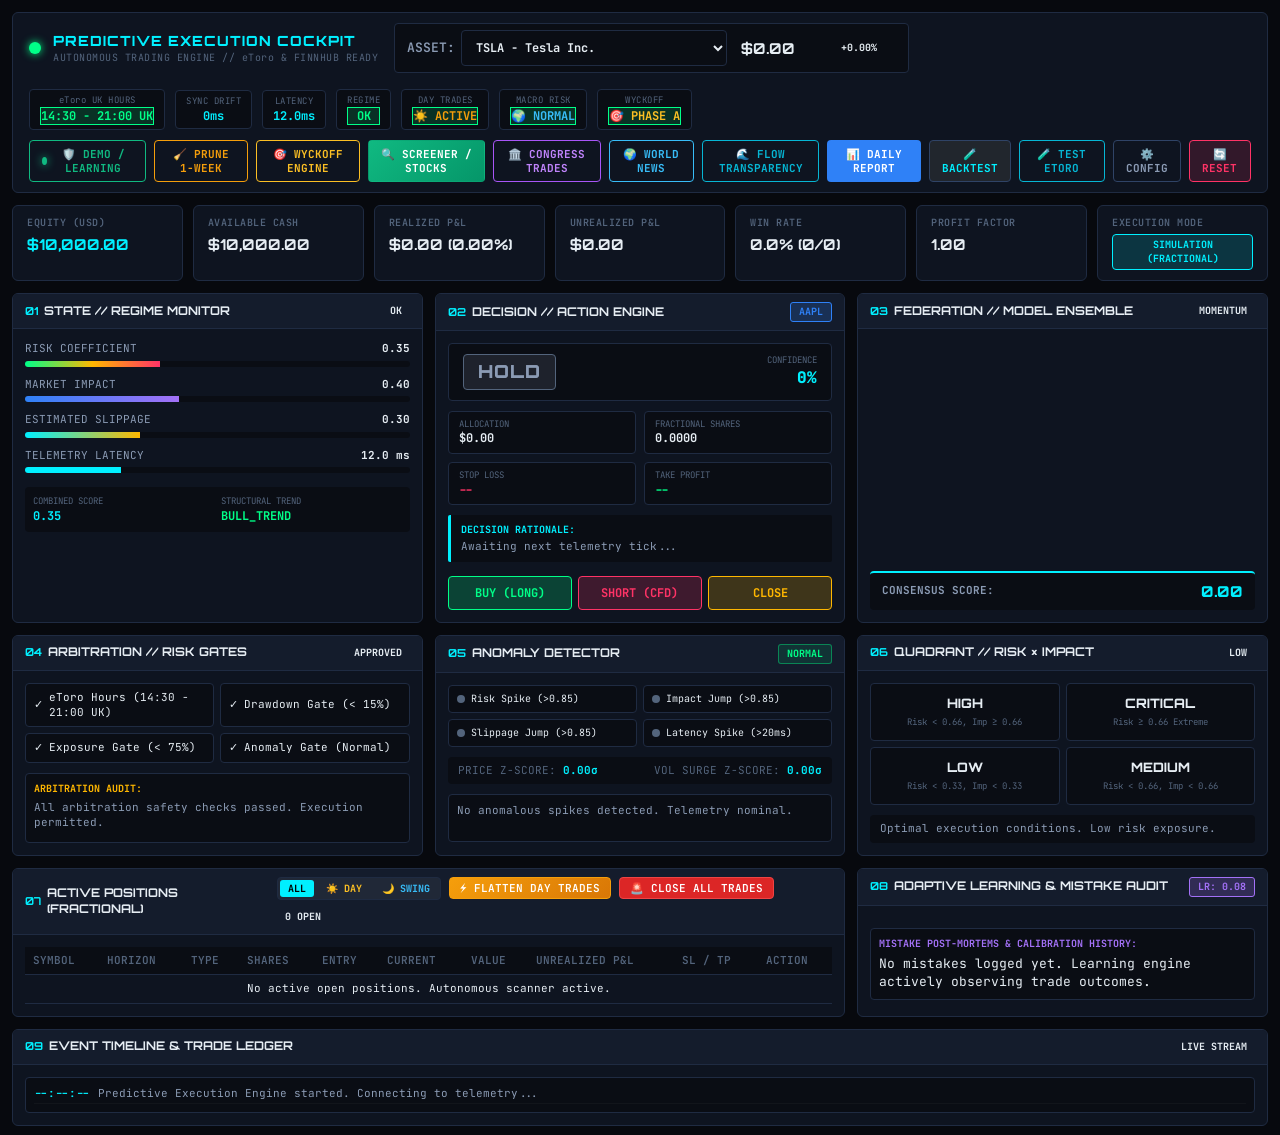
==== commit 45cee790: "Add Frankfurter, CoinGecko, FRED, SEC EDGAR, and Polygon/Finnhub market intelligence suite" ====
--- a/frontend/index.html
+++ b/frontend/index.html
@@ -27,21 +27,92 @@
         <div class="symbol-selector-wrapper">
           <label for="symbolSelect">ASSET:</label>
           <select id="symbolSelect" class="cyber-select">
-            <option value="BTC">BTC - Bitcoin</option>
-            <option value="ETH">ETH - Ethereum</option>
-            <option value="SOL">SOL - Solana</option>
-            <option value="XRP">XRP - Ripple</option>
-            <option value="AAPL">AAPL - Apple Inc.</option>
-            <option value="NVDA">NVDA - NVIDIA Corp.</option>
-            <option value="MSFT">MSFT - Microsoft Corp.</option>
-            <option value="TSLA">TSLA - Tesla Inc.</option>
-            <option value="META">META - Meta Platforms</option>
-            <option value="MARA">MARA - Marathon Digital</option>
-            <option value="SOFI">SOFI - SoFi Technologies</option>
-            <option value="APLD">APLD - Applied Digital</option>
-            <option value="SOXL">SOXL - Semi Bull 3X ETF</option>
-            <option value="SQQQ">SQQQ - UltraPro Short QQQ</option>
-            <option value="SPY">SPY - S&P 500 ETF</option>
+            <optgroup label="⚡ AI & Tech Titans">
+              <option value="NVDA">NVDA - NVIDIA Corp.</option>
+              <option value="AAPL">AAPL - Apple Inc.</option>
+              <option value="MSFT">MSFT - Microsoft Corp.</option>
+              <option value="TSLA" selected>TSLA - Tesla Inc.</option>
+              <option value="META">META - Meta Platforms</option>
+              <option value="AMZN">AMZN - Amazon.com Inc.</option>
+              <option value="GOOGL">GOOGL - Alphabet Inc.</option>
+              <option value="NFLX">NFLX - Netflix Inc.</option>
+              <option value="ORCL">ORCL - Oracle Corp.</option>
+              <option value="CRM">CRM - Salesforce Inc.</option>
+            </optgroup>
+            <optgroup label="💾 Semis & AI Hardware">
+              <option value="AMD">AMD - Advanced Micro Devices</option>
+              <option value="AVGO">AVGO - Broadcom Inc.</option>
+              <option value="ARM">ARM - Arm Holdings</option>
+              <option value="SMCI">SMCI - Super Micro Computer</option>
+              <option value="TSM">TSM - Taiwan Semiconductor</option>
+              <option value="QCOM">QCOM - Qualcomm Inc.</option>
+              <option value="INTC">INTC - Intel Corp.</option>
+              <option value="MU">MU - Micron Technology</option>
+              <option value="ALAB">ALAB - Astera Labs</option>
+              <option value="VRT">VRT - Vertiv Holdings</option>
+              <option value="DELL">DELL - Dell Technologies</option>
+            </optgroup>
+            <optgroup label="🛡️ Cloud, Big Data & Cyber">
+              <option value="PLTR">PLTR - Palantir Technologies</option>
+              <option value="CRWD">CRWD - CrowdStrike Holdings</option>
+              <option value="PANW">PANW - Palo Alto Networks</option>
+              <option value="NET">NET - Cloudflare Inc.</option>
+              <option value="DDOG">DDOG - Datadog Inc.</option>
+              <option value="SNOW">SNOW - Snowflake Inc.</option>
+              <option value="MDB">MDB - MongoDB Inc.</option>
+              <option value="AI">AI - C3.ai Inc.</option>
+            </optgroup>
+            <optgroup label="🔥 High-Beta Runners & Miners">
+              <option value="COIN">COIN - Coinbase Global</option>
+              <option value="MSTR">MSTR - Strategy Inc.</option>
+              <option value="MARA">MARA - Marathon Digital</option>
+              <option value="RIOT">RIOT - Riot Platforms</option>
+              <option value="CLSK">CLSK - CleanSpark Inc.</option>
+              <option value="CIFR">CIFR - Cipher Mining</option>
+              <option value="IREN">IREN - Iris Energy Ltd.</option>
+              <option value="APLD">APLD - Applied Digital</option>
+              <option value="CORZ">CORZ - Core Scientific</option>
+            </optgroup>
+            <optgroup label="💳 Fintech & Digital Banks">
+              <option value="HOOD">HOOD - Robinhood Markets</option>
+              <option value="SOFI">SOFI - SoFi Technologies</option>
+              <option value="PYPL">PYPL - PayPal Holdings</option>
+              <option value="SQ">SQ - Block Inc.</option>
+              <option value="UPST">UPST - Upstart Holdings</option>
+              <option value="AFRM">AFRM - Affirm Holdings</option>
+              <option value="NU">NU - Nu Holdings</option>
+            </optgroup>
+            <optgroup label="🚀 Space & Defense">
+              <option value="ASTS">ASTS - AST SpaceMobile</option>
+              <option value="RKLB">RKLB - Rocket Lab USA</option>
+              <option value="KTOS">KTOS - Kratos Defense</option>
+              <option value="BA">BA - Boeing Co.</option>
+              <option value="LUNR">LUNR - Intuitive Machines</option>
+            </optgroup>
+            <optgroup label="⚛️ Quantum & Nuclear Power">
+              <option value="IONQ">IONQ - IonQ Inc.</option>
+              <option value="RGTI">RGTI - Rigetti Computing</option>
+              <option value="CEG">CEG - Constellation Energy</option>
+              <option value="VST">VST - Vistra Corp.</option>
+              <option value="TLN">TLN - Talen Energy</option>
+              <option value="CCJ">CCJ - Cameco Corp.</option>
+              <option value="OKLO">OKLO - Oklo Inc.</option>
+              <option value="SMR">SMR - NuScale Power</option>
+            </optgroup>
+            <optgroup label="🛍️ Growth & E-Commerce">
+              <option value="SHOP">SHOP - Shopify Inc.</option>
+              <option value="UBER">UBER - Uber Technologies</option>
+              <option value="DASH">DASH - DoorDash Inc.</option>
+              <option value="CVNA">CVNA - Carvana Co.</option>
+              <option value="CAVA">CAVA - CAVA Group</option>
+              <option value="CELH">CELH - Celsius Holdings</option>
+              <option value="DKNG">DKNG - DraftKings Inc.</option>
+              <option value="SPOT">SPOT - Spotify Technology</option>
+            </optgroup>
+            <optgroup label="📈 Global Indices">
+              <option value="UK100">UK100 - FTSE 100 Index</option>
+              <option value="GER40">GER40 - DAX 40 Index</option>
+            </optgroup>
           </select>
         </div>
 
@@ -88,6 +159,7 @@
           <span id="modeStatusDot" style="display: inline-block; width: 8px; height: 8px; border-radius: 50%; background: #10b981; box-shadow: 0 0 8px #10b981;"></span>
           <span id="modeStatusLabel">🛡️ DEMO / LEARNING</span>
         </button>
+        <button id="btnPruneShortTerm" class="btn btn-outline" style="border-color: #f59e0b; color: #f59e0b; font-weight: bold; font-size: 11px; padding: 5px 12px; display: inline-flex; align-items: center; gap: 6px;" title="Operate like a Day Trader: Sell stagnant/losing positions held for > 1 week to free capital">🧹 PRUNE 1-WEEK</button>
         <button id="btnWyckoffHeader" class="btn btn-outline" style="border-color: #fbbf24; color: #fbbf24; font-weight: bold; font-size: 11px; padding: 5px 12px; display: inline-flex; align-items: center; gap: 6px;" title="Wyckoff Range Engine (Accumulation, Spring, Climax, Multi-TP, 90% Win Rate on Gold)">🎯 WYCKOFF ENGINE</button>
         <button id="btnScreenerModal" class="btn btn-primary" style="background: linear-gradient(135deg, #10b981, #059669);" title="Market Screener & Universal Stock Universe">🔍 SCREENER / STOCKS</button>
         <button id="btnSmartMoneyHeader" class="btn btn-outline" style="border-color: #a855f7; color: #c084fc; font-weight: bold; font-size: 11px; padding: 5px 12px; display: inline-flex; align-items: center; gap: 6px;" title="View Congressional STOCK Act Trades & Smart Money Opportunities">🏛️ CONGRESS TRADES</button>
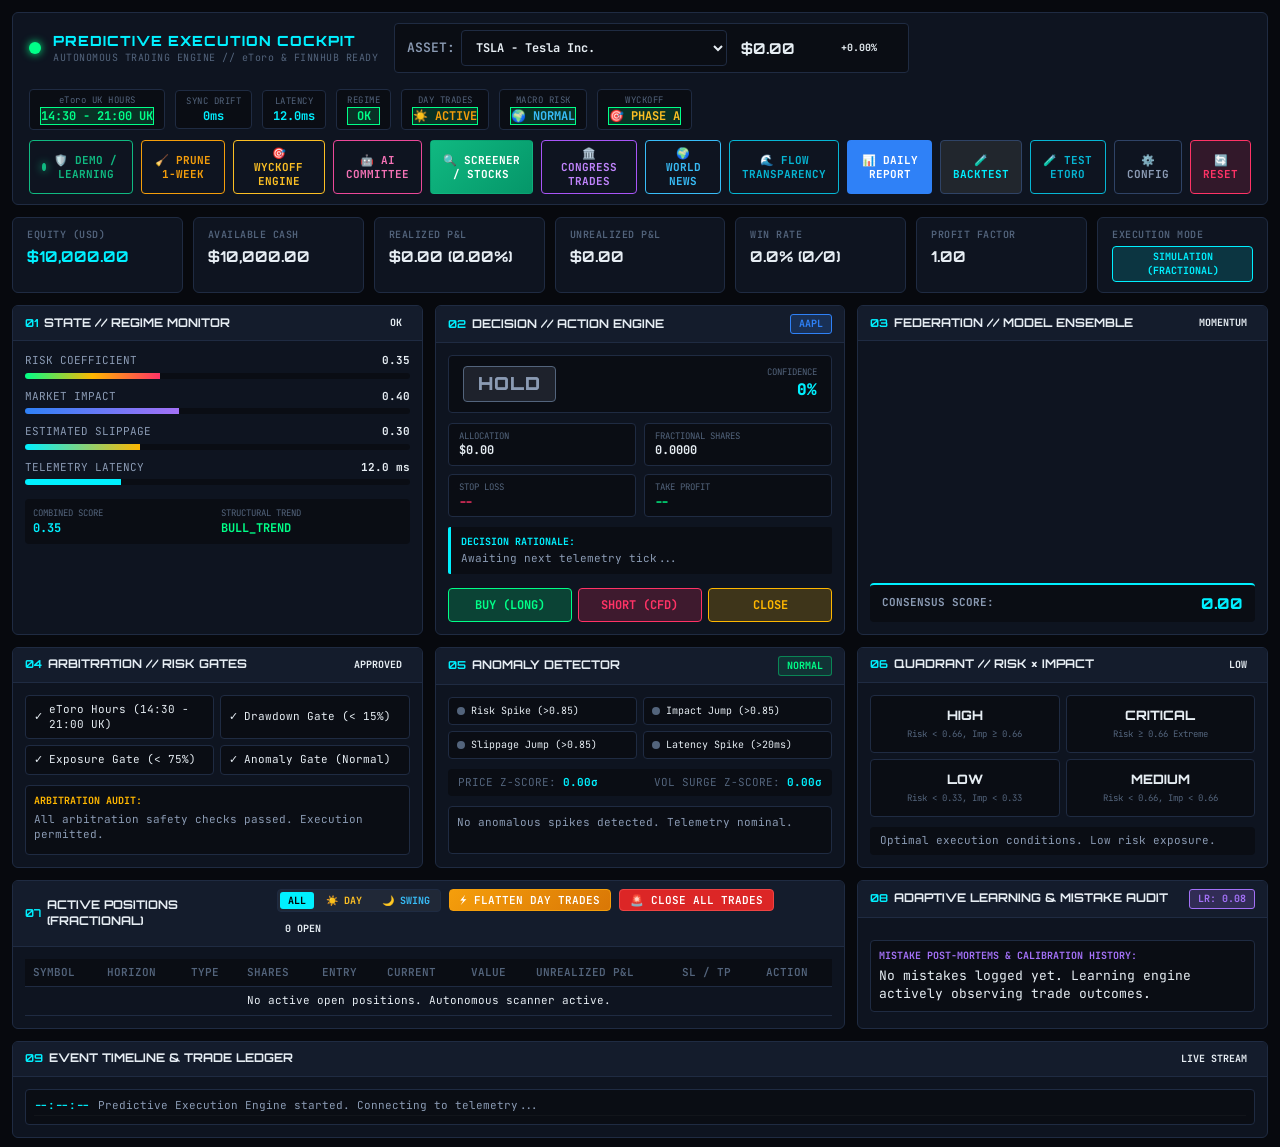
==== commit 104a6557: "feat(ai-committee): integrate TradingAgents multi-agent framework into cockpit" ====
--- a/frontend/index.html
+++ b/frontend/index.html
@@ -161,6 +161,7 @@
         </button>
         <button id="btnPruneShortTerm" class="btn btn-outline" style="border-color: #f59e0b; color: #f59e0b; font-weight: bold; font-size: 11px; padding: 5px 12px; display: inline-flex; align-items: center; gap: 6px;" title="Operate like a Day Trader: Sell stagnant/losing positions held for > 1 week to free capital">🧹 PRUNE 1-WEEK</button>
         <button id="btnWyckoffHeader" class="btn btn-outline" style="border-color: #fbbf24; color: #fbbf24; font-weight: bold; font-size: 11px; padding: 5px 12px; display: inline-flex; align-items: center; gap: 6px;" title="Wyckoff Range Engine (Accumulation, Spring, Climax, Multi-TP, 90% Win Rate on Gold)">🎯 WYCKOFF ENGINE</button>
+        <button id="btnAiCommitteeHeader" class="btn btn-outline" style="border-color: #ec4899; color: #f472b6; font-weight: bold; font-size: 11px; padding: 5px 12px; display: inline-flex; align-items: center; gap: 6px;" title="TradingAgents AI Investment Committee (Analysts + Bull/Bear Debate + Risk Desk)">🤖 AI COMMITTEE</button>
         <button id="btnScreenerModal" class="btn btn-primary" style="background: linear-gradient(135deg, #10b981, #059669);" title="Market Screener & Universal Stock Universe">🔍 SCREENER / STOCKS</button>
         <button id="btnSmartMoneyHeader" class="btn btn-outline" style="border-color: #a855f7; color: #c084fc; font-weight: bold; font-size: 11px; padding: 5px 12px; display: inline-flex; align-items: center; gap: 6px;" title="View Congressional STOCK Act Trades & Smart Money Opportunities">🏛️ CONGRESS TRADES</button>
         <button id="btnWorldNewsHeader" class="btn btn-outline" style="border-color: #38bdf8; color: #38bdf8; font-weight: bold; font-size: 11px; padding: 5px 12px; display: inline-flex; align-items: center; gap: 6px;" title="Global Breaking Market News & Worldwide Macro Risk Radar">🌍 WORLD NEWS</button>
@@ -1474,6 +1475,127 @@
     </div>
   </div>
 
+
+  <!-- AI COMMITTEE MODAL (TradingAgents Architecture) -->
+  <div id="aiCommitteeModal" class="modal-overlay hidden">
+    <div class="modal-card" style="max-width: 1080px; max-height: 90vh; display: flex; flex-direction: column;">
+      <div class="modal-header" style="justify-content: space-between; align-items: center; border-bottom: 1px solid var(--border-color); padding: 12px 20px;">
+        <div style="display: flex; align-items: center; gap: 10px;">
+          <h3 style="margin: 0; font-size: 15px; letter-spacing: 0.5px; color: #f472b6;">🤖 AI INVESTMENT COMMITTEE // TAURIC MULTI-AGENT FRAMEWORK</h3>
+          <span class="badge" style="background: rgba(236, 72, 153, 0.2); color: #f472b6; border: 1px solid #ec4899; font-size: 11px; padding: 2px 8px; border-radius: 4px;">LANGGRAPH DEBATE</span>
+          <span class="badge" style="background: rgba(16, 185, 129, 0.2); color: #10b981; border: 1px solid #10b981; font-size: 11px; padding: 2px 8px; border-radius: 4px;">5-TIER HEDGE FUND DESK</span>
+        </div>
+        <button id="btnCloseAiCommitteeModal" class="btn-close">&times;</button>
+      </div>
+
+      <div class="modal-body" style="overflow-y: auto; gap: 14px; padding: 16px 20px; display: flex; flex-direction: column;">
+        <!-- Search & Control Bar -->
+        <div style="display: flex; justify-content: space-between; align-items: center; background: rgba(255,255,255,0.03); border: 1px solid var(--border-color); border-radius: 6px; padding: 10px 14px; flex-wrap: wrap; gap: 10px;">
+          <div style="display: flex; align-items: center; gap: 8px;">
+            <span style="font-size: 11px; font-weight: bold; color: var(--text-muted); text-transform: uppercase;">Symbol:</span>
+            <input type="text" id="aiCommitteeTickerInput" value="NVDA" style="background: rgba(0,0,0,0.4); border: 1px solid var(--border-color); color: #fff; padding: 4px 10px; border-radius: 4px; font-size: 12px; width: 85px; font-weight: bold; text-transform: uppercase;" />
+            <button id="btnAiCommitteeSearch" class="btn btn-primary" style="font-size: 11px; padding: 4px 12px;">INSPECT</button>
+            <button id="btnAiCommitteeRunDebate" class="btn btn-outline" style="border-color: #ec4899; color: #f472b6; font-size: 11px; padding: 4px 12px;" title="Trigger a fresh multi-turn debate cycle">🔄 RE-DEBATE</button>
+            <div style="display: flex; gap: 4px; margin-left: 6px;">
+              <button class="btn btn-outline btn-ai-comm-quick" data-symbol="NVDA" style="font-size: 10px; padding: 3px 8px; border-color: #f472b6; color: #f472b6;">NVDA</button>
+              <button class="btn btn-outline btn-ai-comm-quick" data-symbol="TSLA" style="font-size: 10px; padding: 3px 8px;">TSLA</button>
+              <button class="btn btn-outline btn-ai-comm-quick" data-symbol="AAPL" style="font-size: 10px; padding: 3px 8px;">AAPL</button>
+              <button class="btn btn-outline btn-ai-comm-quick" data-symbol="MSFT" style="font-size: 10px; padding: 3px 8px;">MSFT</button>
+              <button class="btn btn-outline btn-ai-comm-quick" data-symbol="PLTR" style="font-size: 10px; padding: 3px 8px;">PLTR</button>
+            </div>
+          </div>
+          <div style="font-size: 11px; color: var(--text-muted);" id="aiCommitteeLastUpdated">
+            Awaiting deliberation...
+          </div>
+        </div>
+
+        <!-- KPI Summary Cards -->
+        <div class="portfolio-stats-bar" style="margin-bottom: 0; display: grid; grid-template-columns: repeat(4, 1fr); gap: 10px;">
+          <div class="stat-card" style="padding: 10px 14px;">
+            <span class="stat-title">PM FINAL VERDICT</span>
+            <span class="stat-number stat-highlight" id="aiCommVerdictBadge" style="color: #10b981; font-size: 16px;">STRONG BUY</span>
+            <span style="font-size: 10px; color: var(--text-muted);" id="aiCommVerdictSub">Consensus clearance</span>
+          </div>
+          <div class="stat-card" style="padding: 10px 14px;">
+            <span class="stat-title">CONVICTION SCORE</span>
+            <span class="stat-number" id="aiCommConvictionBadge" style="color: #38bdf8; font-size: 16px;">+0.75</span>
+            <span style="font-size: 10px; color: var(--text-muted);">Range: -1.0 to +1.0</span>
+          </div>
+          <div class="stat-card" style="padding: 10px 14px;">
+            <span class="stat-title">RECOMMENDED HORIZON</span>
+            <span class="stat-number" id="aiCommHorizonBadge" style="color: #fbbf24; font-size: 16px;">SWING</span>
+            <span style="font-size: 10px; color: var(--text-muted);" id="aiCommHorizonSub">Multi-day hold</span>
+          </div>
+          <div class="stat-card" style="padding: 10px 14px;">
+            <span class="stat-title">TARGET UPSIDE / RISK</span>
+            <span class="stat-number" id="aiCommTargetBadge" style="color: #10b981; font-size: 16px;">+4.5% / -1.2%</span>
+            <span style="font-size: 10px; color: var(--text-muted);">Defined Stop-Loss & TP</span>
+          </div>
+        </div>
+
+        <!-- Tab Controls -->
+        <div style="display: flex; gap: 8px; border-bottom: 1px solid var(--border-color); padding-bottom: 8px; margin-top: 4px;">
+          <button class="btn btn-outline ai-comm-tab-btn active" data-tab="aiTabDebate" style="font-size: 11px; padding: 4px 12px;">⚖️ BULL VS BEAR DEBATE</button>
+          <button class="btn btn-outline ai-comm-tab-btn" data-tab="aiTabAnalysts" style="font-size: 11px; padding: 4px 12px;">📊 ANALYST TEAM</button>
+          <button class="btn btn-outline ai-comm-tab-btn" data-tab="aiTabRisk" style="font-size: 11px; padding: 4px 12px;">🛡️ RISK MANAGEMENT DESK</button>
+          <button class="btn btn-outline ai-comm-tab-btn" data-tab="aiTabDossier" style="font-size: 11px; padding: 4px 12px;">📜 FULL REPORT TREE</button>
+        </div>
+
+        <!-- Tab 1: Debate Transcript -->
+        <div id="aiTabDebate" class="ai-comm-tab-content">
+          <div id="aiCommDebateTranscript" style="display: flex; flex-direction: column; gap: 10px;">
+            <!-- Rendered debate rounds -->
+          </div>
+        </div>
+
+        <!-- Tab 2: Analyst Reports -->
+        <div id="aiTabAnalysts" class="ai-comm-tab-content hidden" style="display: grid; grid-template-columns: repeat(3, 1fr); gap: 12px;">
+          <div style="background: rgba(0,0,0,0.3); border: 1px solid var(--border-color); border-radius: 6px; padding: 12px;">
+            <h4 style="margin: 0 0 8px 0; font-size: 13px; color: #38bdf8;">📈 TECHNICAL ANALYST</h4>
+            <div id="aiCommAnalystTech" style="font-size: 11px; line-height: 1.5; color: var(--text-muted); white-space: pre-wrap;"></div>
+          </div>
+          <div style="background: rgba(0,0,0,0.3); border: 1px solid var(--border-color); border-radius: 6px; padding: 12px;">
+            <h4 style="margin: 0 0 8px 0; font-size: 13px; color: #10b981;">🏢 FUNDAMENTAL ANALYST</h4>
+            <div id="aiCommAnalystFund" style="font-size: 11px; line-height: 1.5; color: var(--text-muted); white-space: pre-wrap;"></div>
+          </div>
+          <div style="background: rgba(0,0,0,0.3); border: 1px solid var(--border-color); border-radius: 6px; padding: 12px;">
+            <h4 style="margin: 0 0 8px 0; font-size: 13px; color: #fbbf24;">📰 SENTIMENT & NEWS</h4>
+            <div id="aiCommAnalystSent" style="font-size: 11px; line-height: 1.5; color: var(--text-muted); white-space: pre-wrap;"></div>
+          </div>
+        </div>
+
+        <!-- Tab 3: Risk Desk -->
+        <div id="aiTabRisk" class="ai-comm-tab-content hidden" style="display: flex; flex-direction: column; gap: 10px;">
+          <div style="background: rgba(239, 68, 68, 0.08); border: 1px solid rgba(239, 68, 68, 0.3); border-radius: 6px; padding: 12px;">
+            <strong style="color: #ef4444; font-size: 12px;">AGGRESSIVE DESK DIRECTIVE:</strong>
+            <p id="aiCommRiskAggressive" style="margin: 4px 0 0 0; font-size: 11px; color: #e2e8f0;"></p>
+          </div>
+          <div style="background: rgba(56, 189, 248, 0.08); border: 1px solid rgba(56, 189, 248, 0.3); border-radius: 6px; padding: 12px;">
+            <strong style="color: #38bdf8; font-size: 12px;">NEUTRAL DESK DIRECTIVE:</strong>
+            <p id="aiCommRiskNeutral" style="margin: 4px 0 0 0; font-size: 11px; color: #e2e8f0;"></p>
+          </div>
+          <div style="background: rgba(16, 185, 129, 0.08); border: 1px solid rgba(16, 185, 129, 0.3); border-radius: 6px; padding: 12px;">
+            <strong style="color: #10b981; font-size: 12px;">CONSERVATIVE DESK DIRECTIVE:</strong>
+            <p id="aiCommRiskConservative" style="margin: 4px 0 0 0; font-size: 11px; color: #e2e8f0;"></p>
+          </div>
+        </div>
+
+        <!-- Tab 4: Full Report Tree -->
+        <div id="aiTabDossier" class="ai-comm-tab-content hidden">
+          <pre id="aiCommCompleteReport" style="background: rgba(0,0,0,0.5); border: 1px solid var(--border-color); border-radius: 6px; padding: 14px; font-size: 11px; color: #e2e8f0; white-space: pre-wrap; max-height: 400px; overflow-y: auto; font-family: monospace;"></pre>
+        </div>
+
+      </div>
+
+      <div class="modal-footer" style="justify-content: space-between; border-top: 1px solid var(--border-color); padding: 10px 18px;">
+        <span class="text-muted" style="font-size: 11px;">
+          📂 On-Disk Reports synced to: <code style="color: #f472b6;">data/reports/[TICKER]/</code> (TradingAgents format)
+        </span>
+        <button id="btnCloseAiCommitteeFooter" class="btn btn-secondary">CLOSE</button>
+      </div>
+    </div>
+  </div>
+
   <script src="dashboard.js"></script>
 </body>
 </html>
